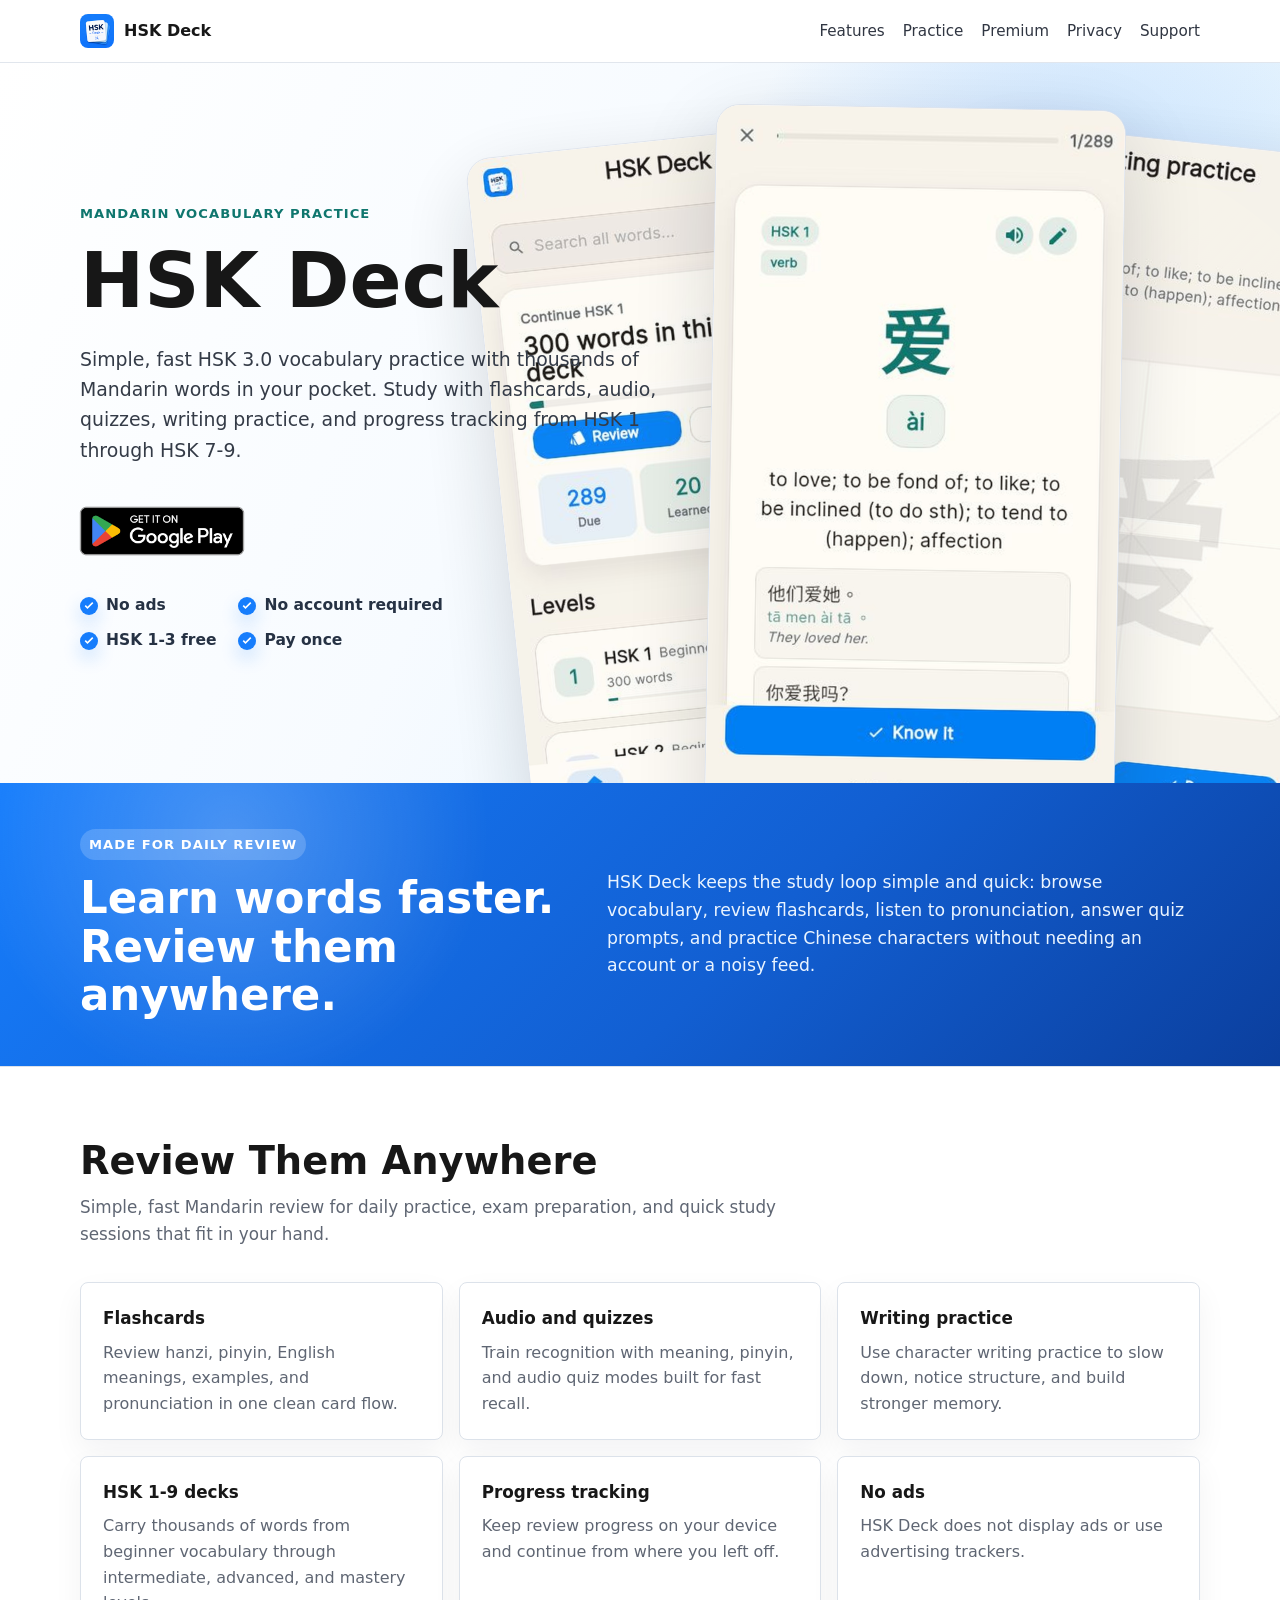
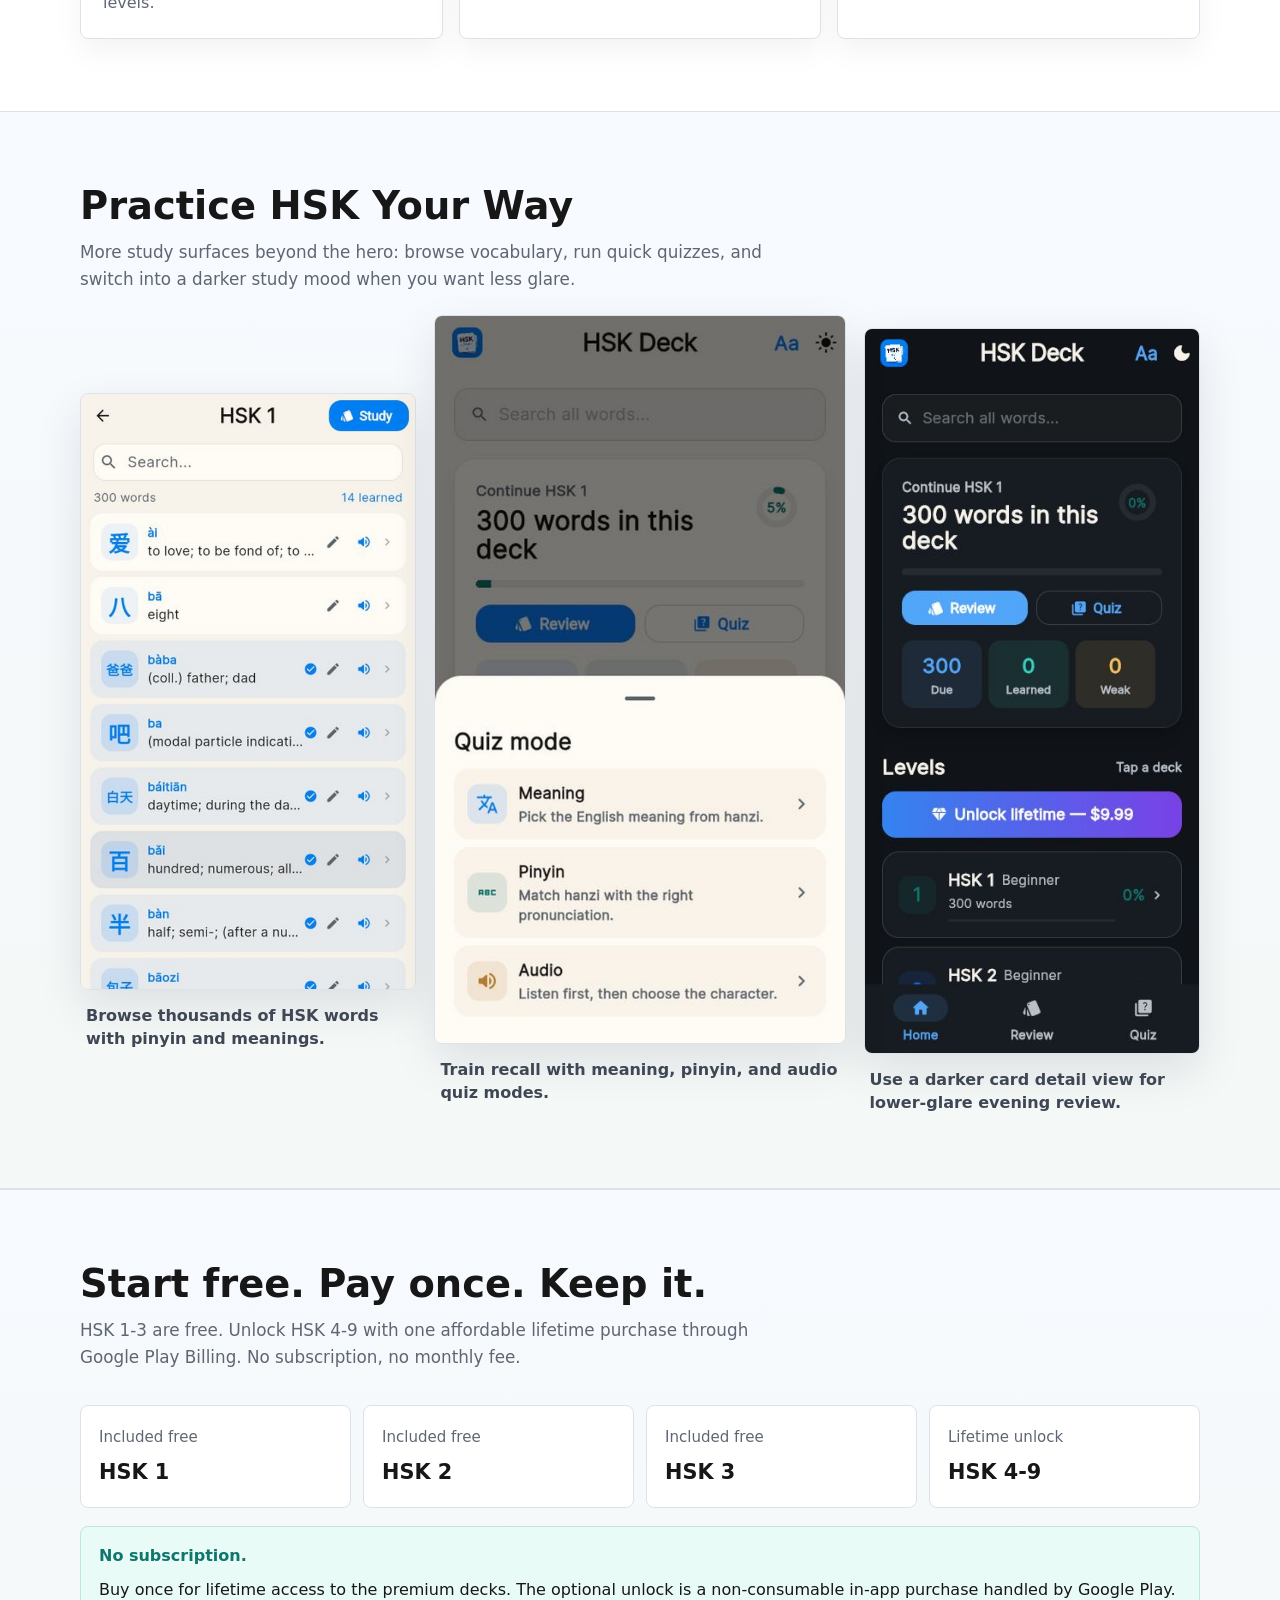
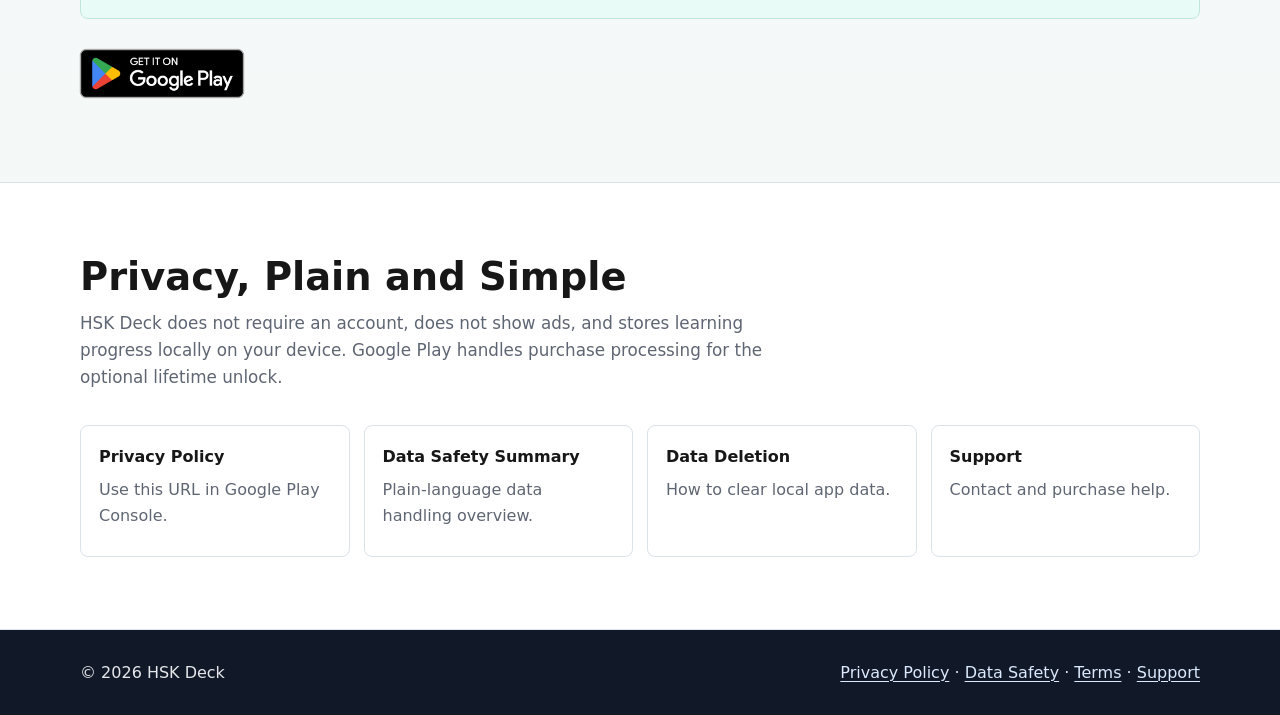
==== index.html @ 79b5a7cc "fix: improve hero text readability on mobile with text-shadow and narrower width" ====
<!doctype html>
<html lang="en">
  <head>
    <meta charset="utf-8">
    <meta name="viewport" content="width=device-width, initial-scale=1">
    <title>HSK Deck - Mandarin Vocabulary Practice</title>
    <meta name="description" content="HSK Deck is a simple, fast Mandarin vocabulary app with thousands of HSK words in your pocket, free HSK 1-3, and a low-cost one-time lifetime unlock.">
    <link rel="icon" href="assets/icon.png">
    <link rel="stylesheet" href="styles.css?v=2">
  </head>
  <body>
    <header class="site-header">
      <nav class="nav" aria-label="Primary navigation">
        <a class="brand" href="index.html">
          <img src="assets/icon.png" alt="HSK Deck app icon">
          <span>HSK Deck</span>
        </a>
        <div class="nav-links">
          <a href="#features">Features</a>
          <a href="#screens">Practice</a>
          <a href="#premium">Premium</a>
          <a href="privacy-policy.html">Privacy</a>
          <a href="support.html">Support</a>
        </div>
      </nav>
    </header>

    <main>
      <section class="hero">
        <div class="hero-stage" aria-hidden="true">
          <figure class="hero-screen hero-screen-left">
            <img src="assets/screen-home.jpg" alt="">
          </figure>
          <figure class="hero-screen hero-screen-main">
            <img src="assets/screen-flashcards.jpg" alt="">
          </figure>
          <figure class="hero-screen hero-screen-right">
            <img src="assets/screen-writing.jpg" alt="">
          </figure>
        </div>
        <div class="hero-inner">
          <p class="eyebrow">Mandarin vocabulary practice</p>
          <h1>HSK Deck</h1>
          <p class="hero-copy">Simple, fast HSK 3.0 vocabulary practice with thousands of Mandarin words in your pocket. Study with flashcards, audio, quizzes, writing practice, and progress tracking from HSK 1 through HSK 7-9.</p>
          <div class="actions">
            <a href="https://play.google.com/store/apps/details?id=com.champ.hsk_deck">
              <img class="google-play-badge" src="assets/google-play-badge.png" alt="Get it on Google Play" width="200">
            </a>
          </div>
          <ul class="trust-list" aria-label="HSK Deck highlights">
            <li>No ads</li>
            <li>No account required</li>
            <li>HSK 1-3 free</li>
            <li>Pay once</li>
          </ul>
        </div>
      </section>

      <section class="section intro-band">
        <div class="wrap intro-grid">
          <div>
            <p class="eyebrow">Made for daily review</p>
            <h2>Learn words faster. Review them anywhere.</h2>
          </div>
          <p>HSK Deck keeps the study loop simple and quick: browse vocabulary, review flashcards, listen to pronunciation, answer quiz prompts, and practice Chinese characters without needing an account or a noisy feed.</p>
        </div>
      </section>

      <section class="section" id="features">
        <div class="wrap">
          <div class="section-title">
            <h2>Review Them Anywhere</h2>
            <p>Simple, fast Mandarin review for daily practice, exam preparation, and quick study sessions that fit in your hand.</p>
          </div>
          <div class="feature-grid">
            <article class="feature">
              <strong>Flashcards</strong>
              <p>Review hanzi, pinyin, English meanings, examples, and pronunciation in one clean card flow.</p>
            </article>
            <article class="feature">
              <strong>Audio and quizzes</strong>
              <p>Train recognition with meaning, pinyin, and audio quiz modes built for fast recall.</p>
            </article>
            <article class="feature">
              <strong>Writing practice</strong>
              <p>Use character writing practice to slow down, notice structure, and build stronger memory.</p>
            </article>
            <article class="feature">
              <strong>HSK 1-9 decks</strong>
              <p>Carry thousands of words from beginner vocabulary through intermediate, advanced, and mastery levels.</p>
            </article>
            <article class="feature">
              <strong>Progress tracking</strong>
              <p>Keep review progress on your device and continue from where you left off.</p>
            </article>
            <article class="feature">
              <strong>No ads</strong>
              <p>HSK Deck does not display ads or use advertising trackers.</p>
            </article>
          </div>
        </div>
      </section>

      <section class="section alt" id="screens">
        <div class="wrap">
          <div class="section-title">
            <h2>Practice HSK Your Way</h2>
            <p>More study surfaces beyond the hero: browse vocabulary, run quick quizzes, and switch into a darker study mood when you want less glare.</p>
          </div>
          <div class="screen-grid">
            <figure class="screen-card">
              <img src="assets/screen-word-list.jpg" alt="HSK Deck word list showing Chinese vocabulary with pinyin and English meanings">
              <figcaption>Browse thousands of HSK words with pinyin and meanings.</figcaption>
            </figure>
            <figure class="screen-card featured">
              <img src="assets/screen-quiz.jpg" alt="HSK Deck quiz modes screen for meaning, pinyin, and audio practice">
              <figcaption>Train recall with meaning, pinyin, and audio quiz modes.</figcaption>
            </figure>
            <figure class="screen-card dark-card">
              <img src="assets/screen-card-detail-dark-real.png" alt="Real dark mode HSK Deck flashcard detail screen with hanzi, pinyin, meaning, and example text">
              <figcaption>Use a darker card detail view for lower-glare evening review.</figcaption>
            </figure>
          </div>
        </div>
      </section>

      <section class="section alt" id="premium">
        <div class="wrap">
          <div class="section-title">
            <h2>Start free. Pay once. Keep it.</h2>
            <p>HSK 1-3 are free. Unlock HSK 4-9 with one affordable lifetime purchase through Google Play Billing. No subscription, no monthly fee.</p>
          </div>
          <div class="level-strip" aria-label="HSK Deck access levels">
            <div class="level"><span>Included free</span><b>HSK 1</b></div>
            <div class="level"><span>Included free</span><b>HSK 2</b></div>
            <div class="level"><span>Included free</span><b>HSK 3</b></div>
            <div class="level"><span>Lifetime unlock</span><b>HSK 4-9</b></div>
          </div>
          <div class="premium-note">
            <strong>No subscription.</strong>
            <span>Buy once for lifetime access to the premium decks. The optional unlock is a non-consumable in-app purchase handled by Google Play.</span>
          </div>
          <div class="actions premium-actions">
            <a href="https://play.google.com/store/apps/details?id=com.champ.hsk_deck">
              <img class="google-play-badge" src="assets/google-play-badge.png" alt="Get it on Google Play" width="200">
            </a>
          </div>
        </div>
      </section>

      <section class="section">
        <div class="wrap">
          <div class="section-title">
            <h2>Privacy, Plain and Simple</h2>
            <p>HSK Deck does not require an account, does not show ads, and stores learning progress locally on your device. Google Play handles purchase processing for the optional lifetime unlock.</p>
          </div>
          <div class="policy-grid">
            <a class="policy-link" href="privacy-policy.html">
              <strong>Privacy Policy</strong>
              <span>Use this URL in Google Play Console.</span>
            </a>
            <a class="policy-link" href="data-safety.html">
              <strong>Data Safety Summary</strong>
              <span>Plain-language data handling overview.</span>
            </a>
            <a class="policy-link" href="data-deletion.html">
              <strong>Data Deletion</strong>
              <span>How to clear local app data.</span>
            </a>
            <a class="policy-link" href="support.html">
              <strong>Support</strong>
              <span>Contact and purchase help.</span>
            </a>
          </div>
        </div>
      </section>
    </main>

    <footer class="site-footer">
      <div class="footer-inner">
        <span>© 2026 HSK Deck</span>
        <span>
          <a href="privacy-policy.html">Privacy Policy</a> ·
          <a href="data-safety.html">Data Safety</a> ·
          <a href="terms.html">Terms</a> ·
          <a href="support.html">Support</a>
        </span>
      </div>
    </footer>
  </body>
</html>
---- styles.css ----
:root {
  color-scheme: light;
  --ink: #171717;
  --muted: #5f6673;
  --line: #dce2ea;
  --paper: #ffffff;
  --soft: #f6f8fb;
  --blue: #167dfc;
  --navy: #122b59;
  --mint: #e9fbf6;
  --sky: #eaf4ff;
  --teal: #0f766e;
  --amber: #b7791f;
  --rose: #b91c1c;
  --radius: 8px;
  font-family: Inter, ui-sans-serif, system-ui, -apple-system, BlinkMacSystemFont, "Segoe UI", sans-serif;
}

* {
  box-sizing: border-box;
}

html {
  scroll-behavior: smooth;
}

body {
  margin: 0;
  background: var(--paper);
  color: var(--ink);
  line-height: 1.6;
}

a {
  color: var(--blue);
  text-decoration-thickness: 0.08em;
  text-underline-offset: 0.18em;
}

img {
  max-width: 100%;
}

.site-header {
  position: sticky;
  top: 0;
  z-index: 10;
  border-bottom: 1px solid rgba(220, 226, 234, 0.84);
  background: rgba(255, 255, 255, 0.92);
  backdrop-filter: blur(18px);
}

.nav {
  display: flex;
  align-items: center;
  justify-content: space-between;
  width: min(1120px, calc(100% - 32px));
  margin: 0 auto;
  padding: 14px 0;
  gap: 20px;
}

.brand {
  display: inline-flex;
  align-items: center;
  gap: 10px;
  color: var(--ink);
  font-weight: 800;
  text-decoration: none;
}

.brand img {
  width: 34px;
  height: 34px;
  border-radius: 8px;
}

.nav-links {
  display: flex;
  align-items: center;
  gap: 18px;
  font-size: 0.95rem;
}

.nav-links a {
  color: #303642;
  text-decoration: none;
}

.nav-links a:hover {
  color: var(--blue);
}

.hero {
  min-height: 720px;
  display: grid;
  align-items: center;
  position: relative;
  overflow: hidden;
  background:
    radial-gradient(circle at 82% 26%, rgba(22, 125, 252, 0.2), transparent 28%),
    radial-gradient(circle at 74% 78%, rgba(15, 118, 110, 0.18), transparent 24%),
    linear-gradient(116deg, #ffffff 0%, #f7fbff 42%, #dceffd 100%);
}

.hero-inner {
  position: relative;
  z-index: 2;
  width: min(1120px, calc(100% - 32px));
  margin: 0 auto;
  padding: 96px 0 86px;
}

.hero-stage {
  position: absolute;
  inset: 0;
  z-index: 1;
  pointer-events: none;
}

.hero-stage::before {
  content: "";
  position: absolute;
  right: -10%;
  bottom: -20%;
  width: min(820px, 62vw);
  aspect-ratio: 1;
  border-radius: 50%;
  background: linear-gradient(135deg, rgba(255, 255, 255, 0.88), rgba(191, 230, 219, 0.55));
  border: 1px solid rgba(255, 255, 255, 0.7);
}

.hero-screen {
  position: absolute;
  margin: 0;
  display: block;
  z-index: 2;
  border: 1px solid rgba(220, 226, 234, 0.9);
  border-radius: 24px;
  background: #fff;
  overflow: hidden;
  box-shadow: 0 28px 80px rgba(17, 24, 39, 0.16);
}

.hero-screen img {
  display: block;
  width: 100%;
}

.hero-screen-main {
  right: 12.5%;
  bottom: -7%;
  top: auto;
  width: min(440px, 32vw);
  transform: rotate(1deg);
  z-index: 4;
}

.hero-screen-left {
  right: 31%;
  bottom: -5%;
  width: min(410px, 30vw);
  transform: rotate(-6deg);
  opacity: 0.96;
}

.hero-screen-right {
  right: -3.8%;
  bottom: -5%;
  width: min(410px, 30vw);
  transform: rotate(6deg);
  opacity: 0.96;
}

.eyebrow {
  margin: 0 0 14px;
  color: var(--teal);
  font-size: 0.82rem;
  font-weight: 800;
  letter-spacing: 0.08em;
  text-transform: uppercase;
}

h1,
h2,
h3 {
  line-height: 1.12;
  letter-spacing: 0;
}

h1 {
  max-width: 680px;
  margin: 0;
  font-size: clamp(2.6rem, 6vw, 5.7rem);
}

.hero-copy {
  max-width: 590px;
  margin: 20px 0 0;
  color: #343b47;
  font-size: 1.18rem;
}

.actions {
  display: flex;
  align-items: center;
  flex-wrap: wrap;
  gap: 12px;
  margin-top: 30px;
}

.button {
  display: inline-flex;
  min-height: 44px;
  align-items: center;
  justify-content: center;
  border-radius: var(--radius);
  border: 1px solid var(--line);
  padding: 10px 16px;
  color: var(--ink);
  background: var(--paper);
  font-weight: 750;
  text-decoration: none;
}

.button.primary {
  border-color: var(--blue);
  background: var(--blue);
  color: #fff;
}

.google-play-badge {
  display: block;
  height: auto;
  margin-left: -12px;
}

.trust-list {
  display: grid;
  grid-template-columns: repeat(2, max-content);
  gap: 10px 22px;
  margin: 26px 0 0;
  padding: 0;
  list-style: none;
}

.trust-list li {
  display: inline-flex;
  align-items: center;
  gap: 8px;
  color: #263244;
  font-size: 0.97rem;
  font-weight: 760;
}

.trust-list li::before {
  content: "";
  width: 18px;
  height: 18px;
  flex: 0 0 auto;
  border-radius: 50%;
  background: var(--blue);
  box-shadow: 0 8px 18px rgba(22, 125, 252, 0.24);
  background-image: url("data:image/svg+xml,%3Csvg viewBox='0 0 20 20' xmlns='http://www.w3.org/2000/svg'%3E%3Cpath d='M8.1 13.8 4.6 10.3l1.4-1.4 2.1 2.1 5.9-5.9 1.4 1.4z' fill='white'/%3E%3C/svg%3E");
  background-size: 16px 16px;
  background-position: center;
  background-repeat: no-repeat;
}

.section {
  padding: 72px 0;
}

.section.alt {
  background: linear-gradient(180deg, #f7faff 0%, #f4f8f6 100%);
  border-top: 1px solid var(--line);
  border-bottom: 1px solid var(--line);
}

.intro-band {
  padding: 46px 0;
  border-bottom: 1px solid var(--line);
  background:
    radial-gradient(circle at 18% 18%, rgba(255, 255, 255, 0.22), transparent 24%),
    linear-gradient(135deg, #167dfc 0%, #125fd2 58%, #0b3f9e 100%);
  color: #fff;
}

.intro-band .eyebrow {
  display: inline-block;
  border-radius: 999px;
  background: rgba(255, 255, 255, 0.18);
  padding: 5px 9px;
  color: #ffffff;
}

.intro-grid {
  display: grid;
  grid-template-columns: minmax(0, 0.9fr) minmax(0, 1.1fr);
  gap: 42px;
  align-items: center;
}

.intro-grid h2 {
  margin: 0;
  font-size: clamp(2rem, 3.4vw, 3.4rem);
}

.intro-grid p:not(.eyebrow) {
  margin: 0;
  color: #eaf4ff;
  font-size: 1.08rem;
}

.wrap {
  width: min(1120px, calc(100% - 32px));
  margin: 0 auto;
}

.section-title {
  max-width: 720px;
  margin-bottom: 34px;
}

.section-title h2 {
  margin: 0 0 12px;
  font-size: clamp(2rem, 3vw, 3.2rem);
}

.section-title p {
  margin: 0;
  color: var(--muted);
  font-size: 1.05rem;
}

.feature-grid {
  display: grid;
  grid-template-columns: repeat(3, minmax(0, 1fr));
  gap: 16px;
}

.feature {
  border: 1px solid var(--line);
  border-radius: var(--radius);
  padding: 22px;
  background: var(--paper);
  box-shadow: 0 12px 30px rgba(17, 24, 39, 0.05);
}

.feature strong {
  display: block;
  margin-bottom: 8px;
  font-size: 1.05rem;
}

.feature p {
  margin: 0;
  color: var(--muted);
}

.level-strip {
  display: grid;
  grid-template-columns: repeat(4, minmax(0, 1fr));
  gap: 12px;
}

.level {
  border: 1px solid var(--line);
  border-radius: var(--radius);
  padding: 18px;
  background: #fff;
}

.level span {
  color: var(--muted);
  font-size: 0.94rem;
}

.level b {
  display: block;
  margin-top: 6px;
  font-size: 1.3rem;
}

.screen-grid {
  display: grid;
  grid-template-columns: minmax(0, 0.9fr) minmax(0, 1.1fr) minmax(0, 0.9fr);
  gap: 18px;
  align-items: center;
}

.screen-card {
  margin: 0;
  border: 0;
  border-radius: 0;
  background: transparent;
  overflow: visible;
  box-shadow: none;
}

.screen-card.featured {
  transform: translateY(-12px);
}

.screen-card.dark-card {
  background: transparent;
  box-shadow: none;
}

.screen-card img {
  display: block;
  width: 100%;
  border: 1px solid var(--line);
  border-radius: var(--radius);
  box-shadow: 0 18px 46px rgba(17, 24, 39, 0.1);
}

.screen-card figcaption {
  padding: 14px 6px 0;
  color: #3f4754;
  font-weight: 650;
  line-height: 1.45;
}

.screen-card.dark-card figcaption {
  color: #3f4754;
}

.premium-note {
  display: flex;
  align-items: center;
  flex-wrap: wrap;
  gap: 8px;
  margin-top: 18px;
  border: 1px solid #bfe6db;
  border-radius: var(--radius);
  background: var(--mint);
  padding: 16px 18px;
}

.premium-note strong {
  color: var(--teal);
}

.premium-actions {
  margin-top: 18px;
}

.policy-grid {
  display: grid;
  grid-template-columns: repeat(4, minmax(0, 1fr));
  gap: 14px;
}

.policy-link {
  min-height: 132px;
  border: 1px solid var(--line);
  border-radius: var(--radius);
  background: #fff;
  padding: 18px;
  color: var(--ink);
  text-decoration: none;
  transition: border-color 160ms ease, transform 160ms ease, box-shadow 160ms ease;
}

.policy-link:hover {
  border-color: rgba(22, 125, 252, 0.55);
  box-shadow: 0 12px 30px rgba(17, 24, 39, 0.08);
  transform: translateY(-2px);
}

.policy-link strong,
.policy-link span {
  display: block;
}

.policy-link span {
  margin-top: 8px;
  color: var(--muted);
}

.notice {
  border-left: 4px solid var(--amber);
  background: #fffaf0;
  padding: 18px 20px;
  border-radius: var(--radius);
}

.legal-layout {
  display: grid;
  grid-template-columns: minmax(0, 1fr) 280px;
  gap: 42px;
  align-items: start;
}

.legal {
  max-width: 840px;
}

.legal h1 {
  font-size: clamp(2.2rem, 4vw, 4.2rem);
}

.legal h2 {
  margin-top: 36px;
  font-size: 1.55rem;
}

.legal p,
.legal li {
  color: #363d48;
}

.legal ul,
.legal ol {
  padding-left: 1.25rem;
}

.legal li + li {
  margin-top: 8px;
}

.legal-meta {
  color: var(--muted);
  font-weight: 650;
}

.side-note {
  position: sticky;
  top: 90px;
  border: 1px solid var(--line);
  border-radius: var(--radius);
  padding: 18px;
  background: var(--soft);
}

.side-note p {
  margin: 0 0 12px;
  color: var(--muted);
}

.site-footer {
  border-top: 1px solid var(--line);
  background: #111827;
  color: #e5e7eb;
  padding: 30px 0;
}

.footer-inner {
  display: flex;
  justify-content: space-between;
  gap: 20px;
  width: min(1120px, calc(100% - 32px));
  margin: 0 auto;
}

.footer-inner a {
  color: #dbeafe;
}

@media (max-width: 780px) {
  .nav {
    align-items: flex-start;
    flex-direction: column;
  }

  .nav-links {
    flex-wrap: wrap;
    gap: 12px;
  }

  .trust-list {
    grid-template-columns: 1fr;
    gap: 10px;
  }

  .hero {
    min-height: 820px;
    background:
      radial-gradient(circle at 76% 72%, rgba(22, 125, 252, 0.18), transparent 32%),
      linear-gradient(180deg, #ffffff 0%, #f6fbff 58%, #e4f3fb 100%);
  }

  .hero-inner {
    padding-top: 58px;
    padding-bottom: 360px;
  }

  .hero h1,
  .hero .hero-copy {
    text-shadow: 0 0 24px rgba(255,255,255,0.92), 0 0 48px rgba(255,255,255,0.7);
  }

  .hero .hero-copy {
    max-width: 420px;
  }

  .hero-stage::before {
    right: -34%;
    bottom: -12%;
    width: 520px;
  }

  .hero-screen {
    border-radius: 18px;
  }

  .hero-screen-main {
    right: 23%;
    bottom: 4px;
    top: auto;
    width: 206px;
    transform: rotate(1deg);
  }

  .hero-screen-left {
    right: 57%;
    bottom: 20px;
    width: 160px;
    transform: rotate(-7deg);
  }

  .hero-screen-right {
    right: -1%;
    bottom: 20px;
    width: 160px;
    transform: rotate(7deg);
  }

  .feature-grid,
  .level-strip,
  .intro-grid,
  .policy-grid,
  .screen-grid,
  .legal-layout {
    grid-template-columns: 1fr;
  }

  .screen-card.featured {
    transform: none;
  }

  .side-note {
    position: static;
  }

  .footer-inner {
    flex-direction: column;
  }
}
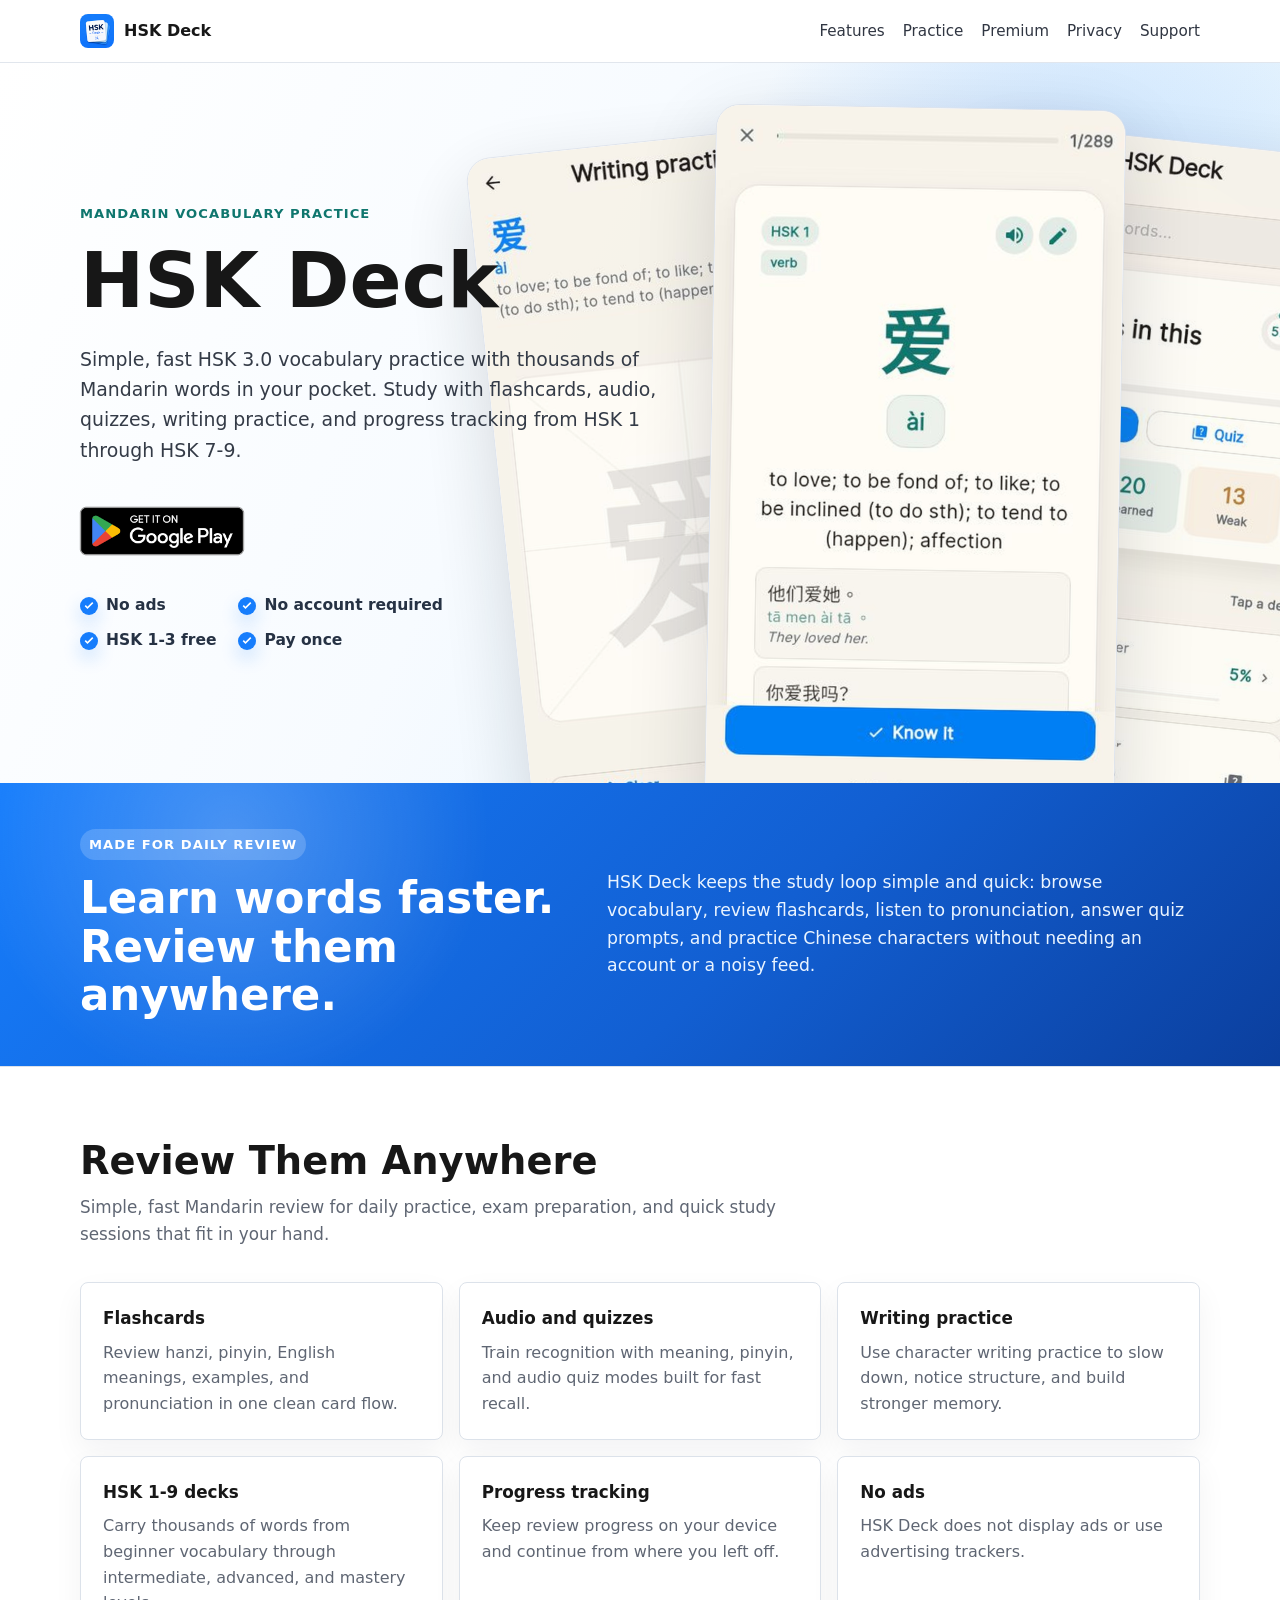
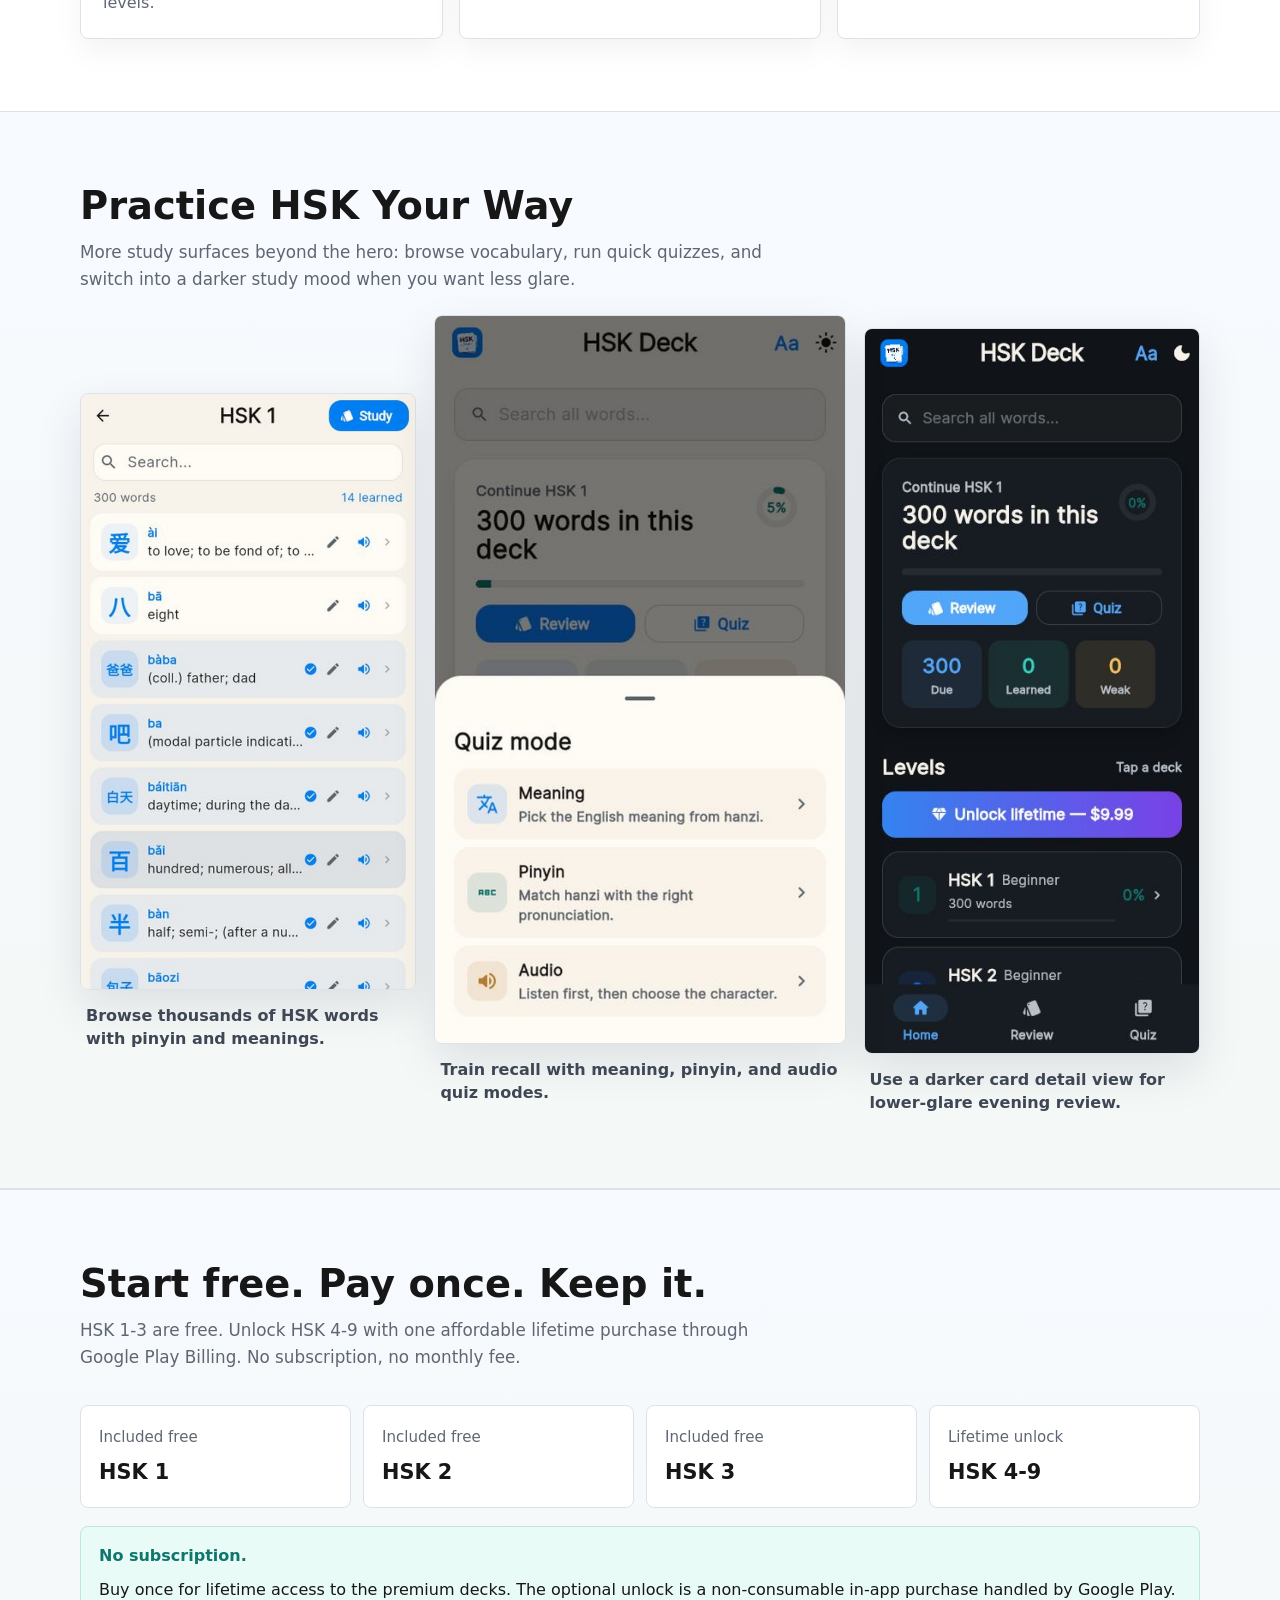
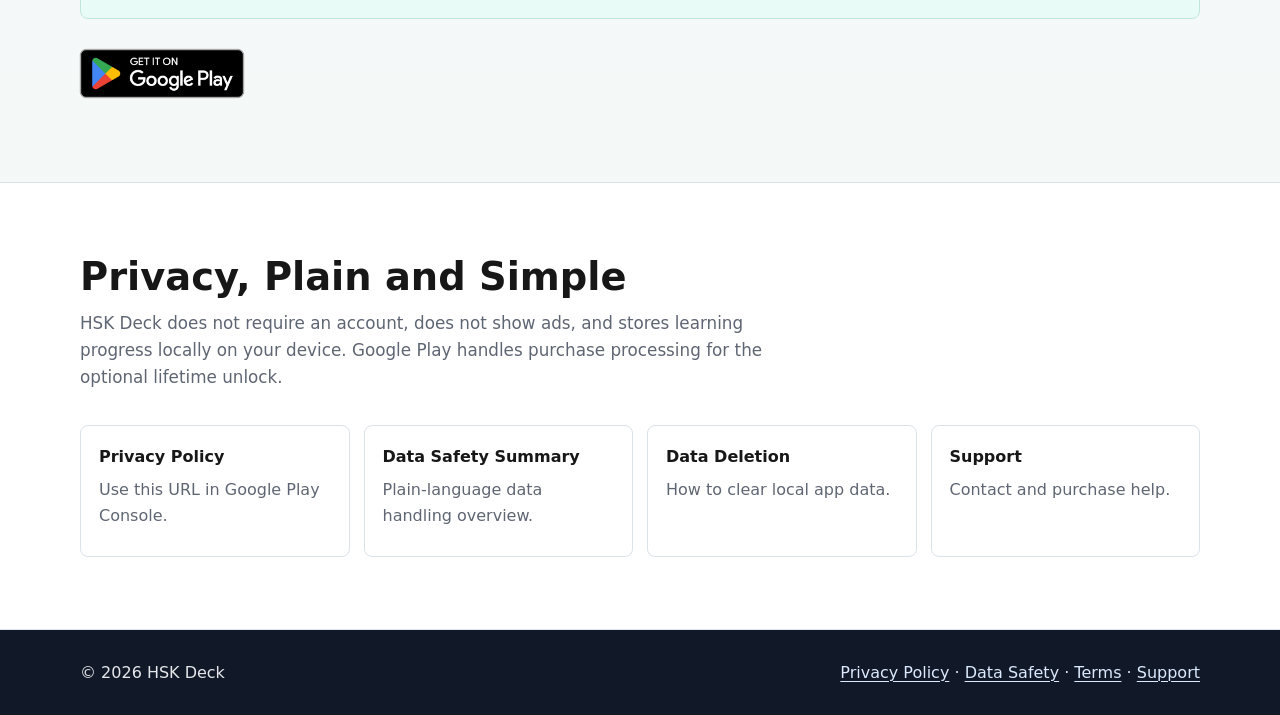
==== commit c44dfed6: "fix: swap hero cards 1 & 3, add margin-top to eyebrow on tablet" ====
--- a/index.html
+++ b/index.html
@@ -6,7 +6,7 @@
     <title>HSK Deck - Mandarin Vocabulary Practice</title>
     <meta name="description" content="HSK Deck is a simple, fast Mandarin vocabulary app with thousands of HSK words in your pocket, free HSK 1-3, and a low-cost one-time lifetime unlock.">
     <link rel="icon" href="assets/icon.png">
-    <link rel="stylesheet" href="styles.css?v=2">
+    <link rel="stylesheet" href="styles.css?v=5">
   </head>
   <body>
     <header class="site-header">
@@ -29,13 +29,13 @@
       <section class="hero">
         <div class="hero-stage" aria-hidden="true">
           <figure class="hero-screen hero-screen-left">
-            <img src="assets/screen-home.jpg" alt="">
+            <img src="assets/screen-writing.jpg" alt="">
           </figure>
           <figure class="hero-screen hero-screen-main">
             <img src="assets/screen-flashcards.jpg" alt="">
           </figure>
           <figure class="hero-screen hero-screen-right">
-            <img src="assets/screen-writing.jpg" alt="">
+            <img src="assets/screen-home.jpg" alt="">
           </figure>
         </div>
         <div class="hero-inner">
--- a/styles.css
+++ b/styles.css
@@ -574,59 +574,6 @@
     gap: 10px;
   }
 
-  .hero {
-    min-height: 820px;
-    background:
-      radial-gradient(circle at 76% 72%, rgba(22, 125, 252, 0.18), transparent 32%),
-      linear-gradient(180deg, #ffffff 0%, #f6fbff 58%, #e4f3fb 100%);
-  }
-
-  .hero-inner {
-    padding-top: 58px;
-    padding-bottom: 360px;
-  }
-
-  .hero h1,
-  .hero .hero-copy {
-    text-shadow: 0 0 24px rgba(255,255,255,0.92), 0 0 48px rgba(255,255,255,0.7);
-  }
-
-  .hero .hero-copy {
-    max-width: 420px;
-  }
-
-  .hero-stage::before {
-    right: -34%;
-    bottom: -12%;
-    width: 520px;
-  }
-
-  .hero-screen {
-    border-radius: 18px;
-  }
-
-  .hero-screen-main {
-    right: 23%;
-    bottom: 4px;
-    top: auto;
-    width: 206px;
-    transform: rotate(1deg);
-  }
-
-  .hero-screen-left {
-    right: 57%;
-    bottom: 20px;
-    width: 160px;
-    transform: rotate(-7deg);
-  }
-
-  .hero-screen-right {
-    right: -1%;
-    bottom: 20px;
-    width: 160px;
-    transform: rotate(7deg);
-  }
-
   .feature-grid,
   .level-strip,
   .intro-grid,
@@ -648,3 +595,92 @@
     flex-direction: column;
   }
 }
+
+/* ── Tablet: text on top, screenshots below (3-up) ── */
+@media (max-width: 1199px) {
+  .hero {
+    min-height: auto;
+    display: flex;
+    flex-direction: column;
+    overflow: visible;
+    padding: 4rem 0 2rem;
+  }
+
+  .hero-inner {
+    padding: 0;
+    width: min(720px, calc(100% - 32px));
+    text-align: center;
+  }
+
+  .hero-inner h1 {
+    max-width: 100%;
+  }
+
+  .hero-inner .hero-copy {
+    max-width: 560px;
+    margin-left: auto;
+    margin-right: auto;
+  }
+
+  .hero .eyebrow {
+    margin-top: 1rem;
+  }
+
+  .hero-inner .actions {
+    justify-content: center;
+  }
+
+  .hero-stage {
+    position: static;
+    display: flex;
+    justify-content: center;
+    gap: 16px;
+    margin-top: 2.5rem;
+    padding: 0 1rem;
+  }
+
+  .hero-stage::before {
+    display: none;
+  }
+
+  .hero-screen {
+    position: static;
+    width: 180px;
+    flex: 0 0 auto;
+    transform: none;
+    opacity: 1;
+    border-radius: 16px;
+  }
+
+  .hero-screen img {
+    width: 100%;
+  }
+}
+
+/* ── Mobile: single screenshot ── */
+@media (max-width: 767px) {
+  .hero {
+    padding: 3rem 0 1.5rem;
+  }
+
+  .hero-inner {
+    width: calc(100% - 32px);
+  }
+
+  .hero-inner .hero-copy {
+    max-width: 100%;
+  }
+
+  .hero-stage {
+    margin-top: 2rem;
+  }
+
+  .hero-screen {
+    width: 200px;
+  }
+
+  .hero-screen-left,
+  .hero-screen-right {
+    display: none;
+  }
+}
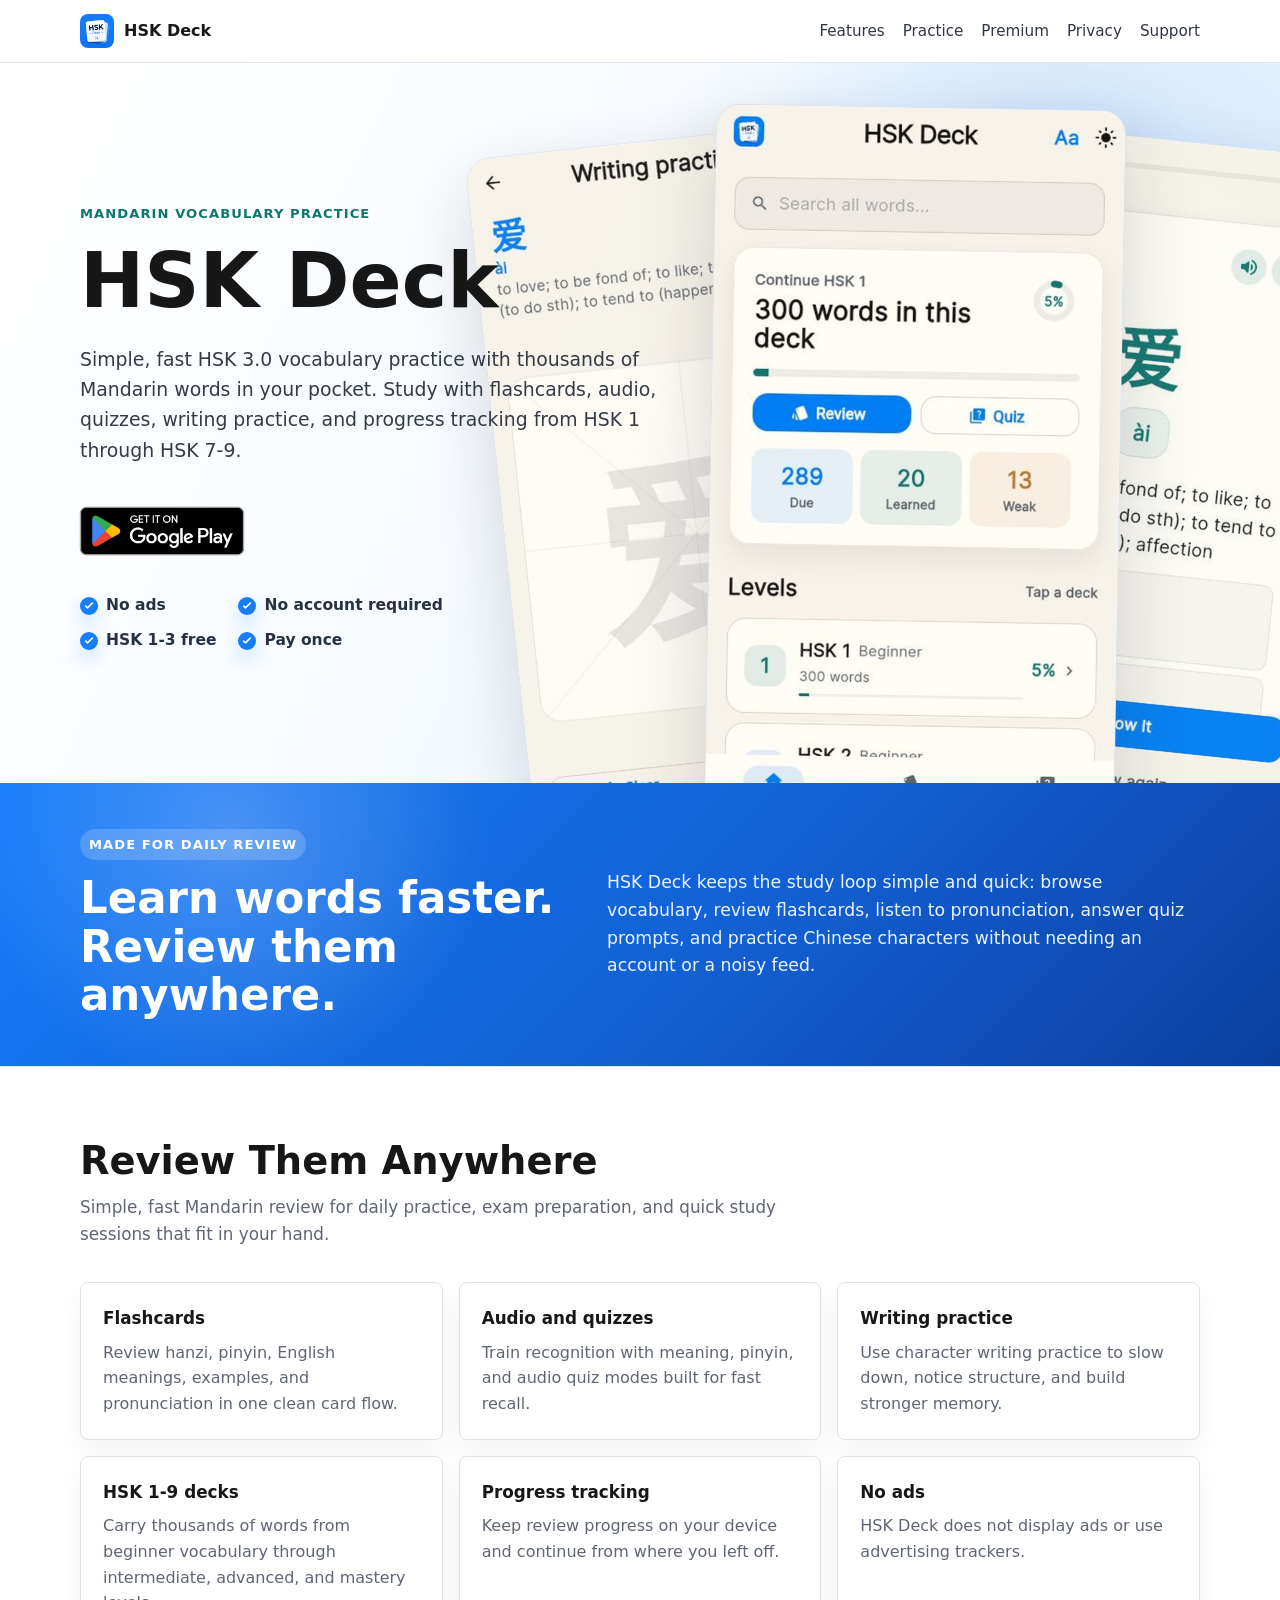
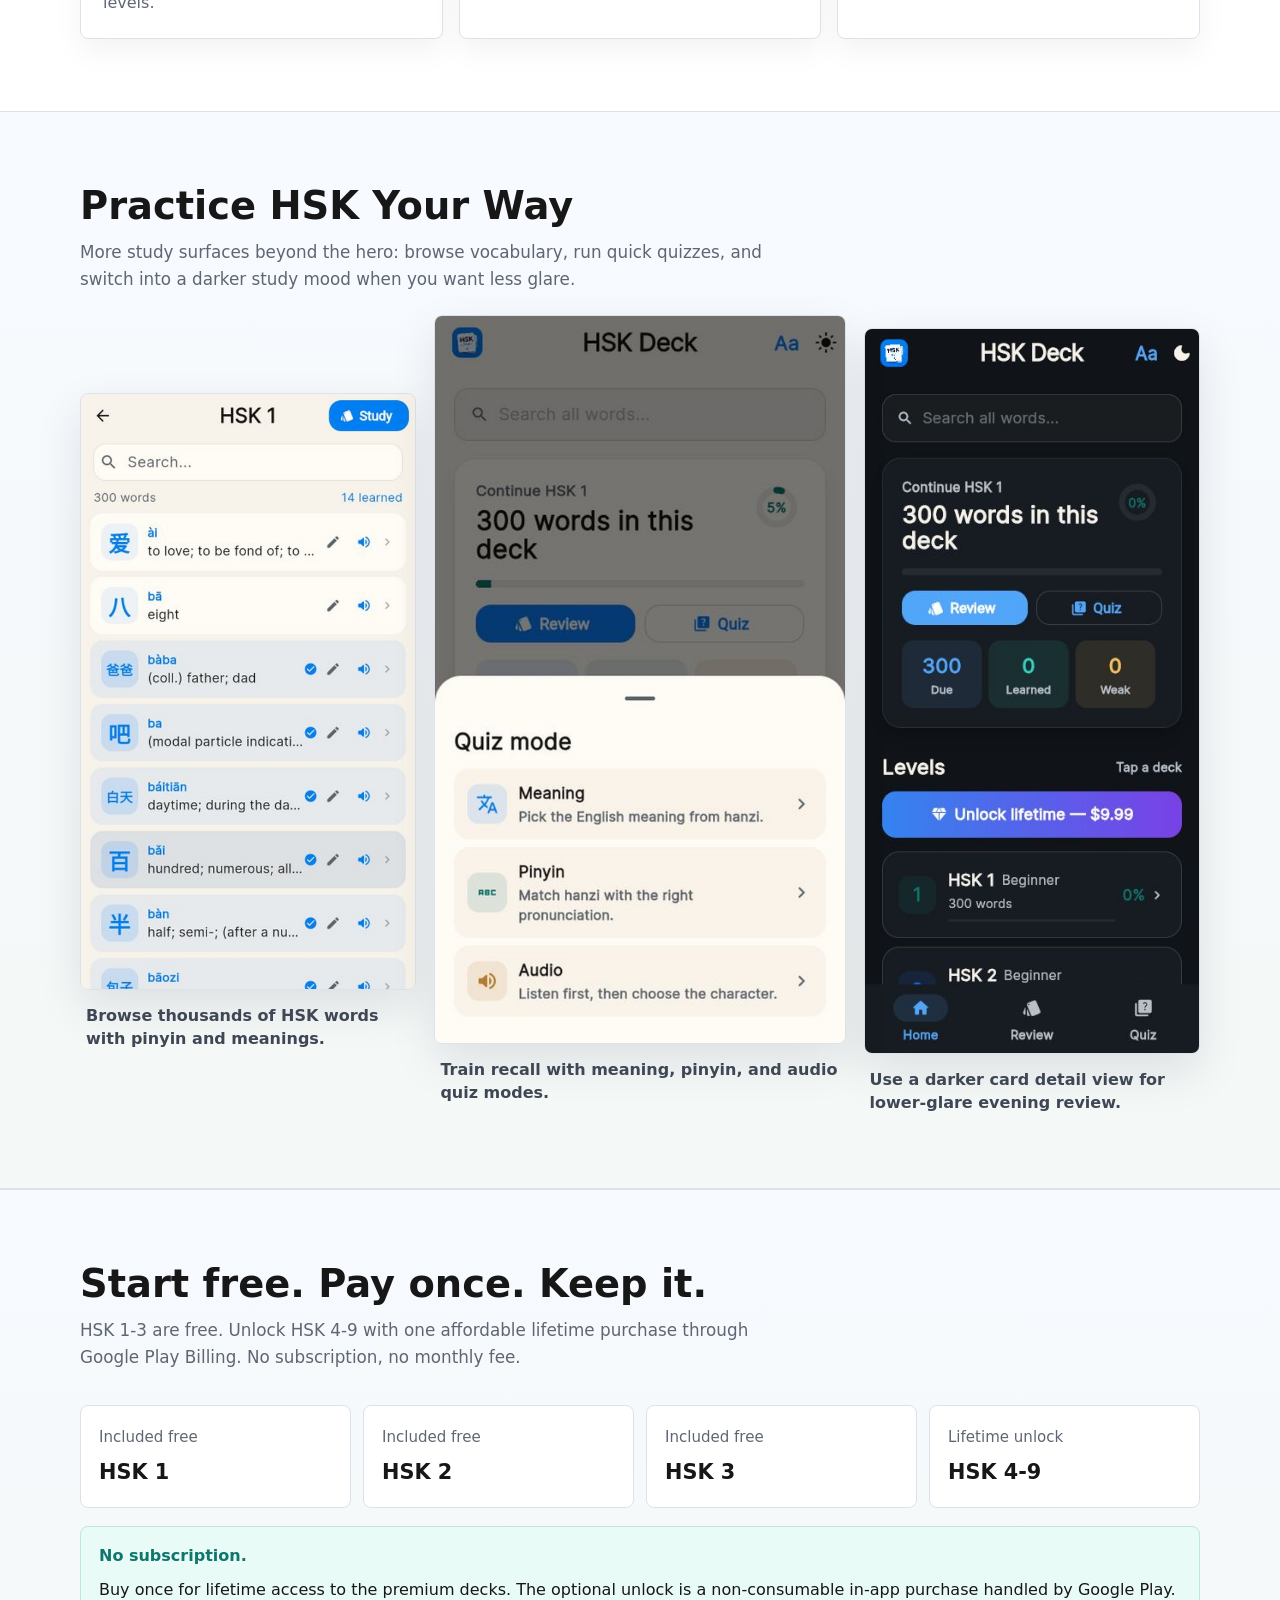
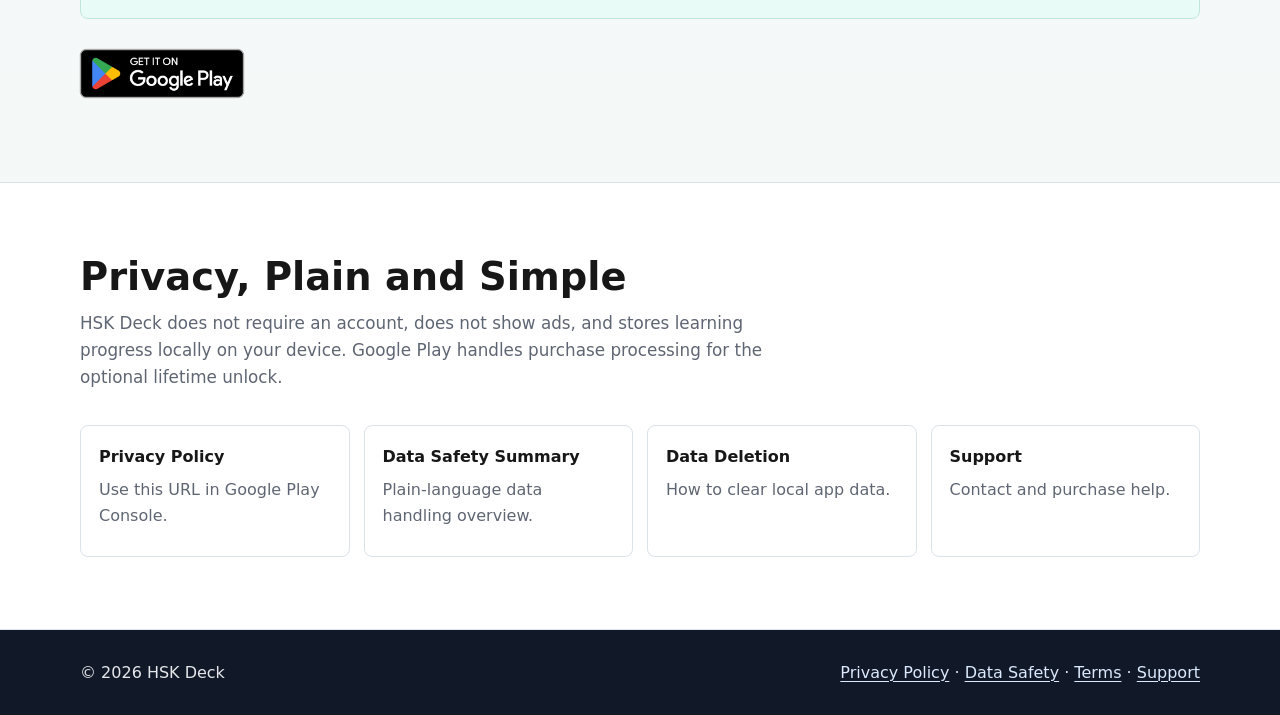
==== commit adddf94e: "fix: swap hero cards 2 & 3" ====
--- a/index.html
+++ b/index.html
@@ -32,10 +32,10 @@
             <img src="assets/screen-writing.jpg" alt="">
           </figure>
           <figure class="hero-screen hero-screen-main">
-            <img src="assets/screen-flashcards.jpg" alt="">
+            <img src="assets/screen-home.jpg" alt="">
           </figure>
           <figure class="hero-screen hero-screen-right">
-            <img src="assets/screen-home.jpg" alt="">
+            <img src="assets/screen-flashcards.jpg" alt="">
           </figure>
         </div>
         <div class="hero-inner">
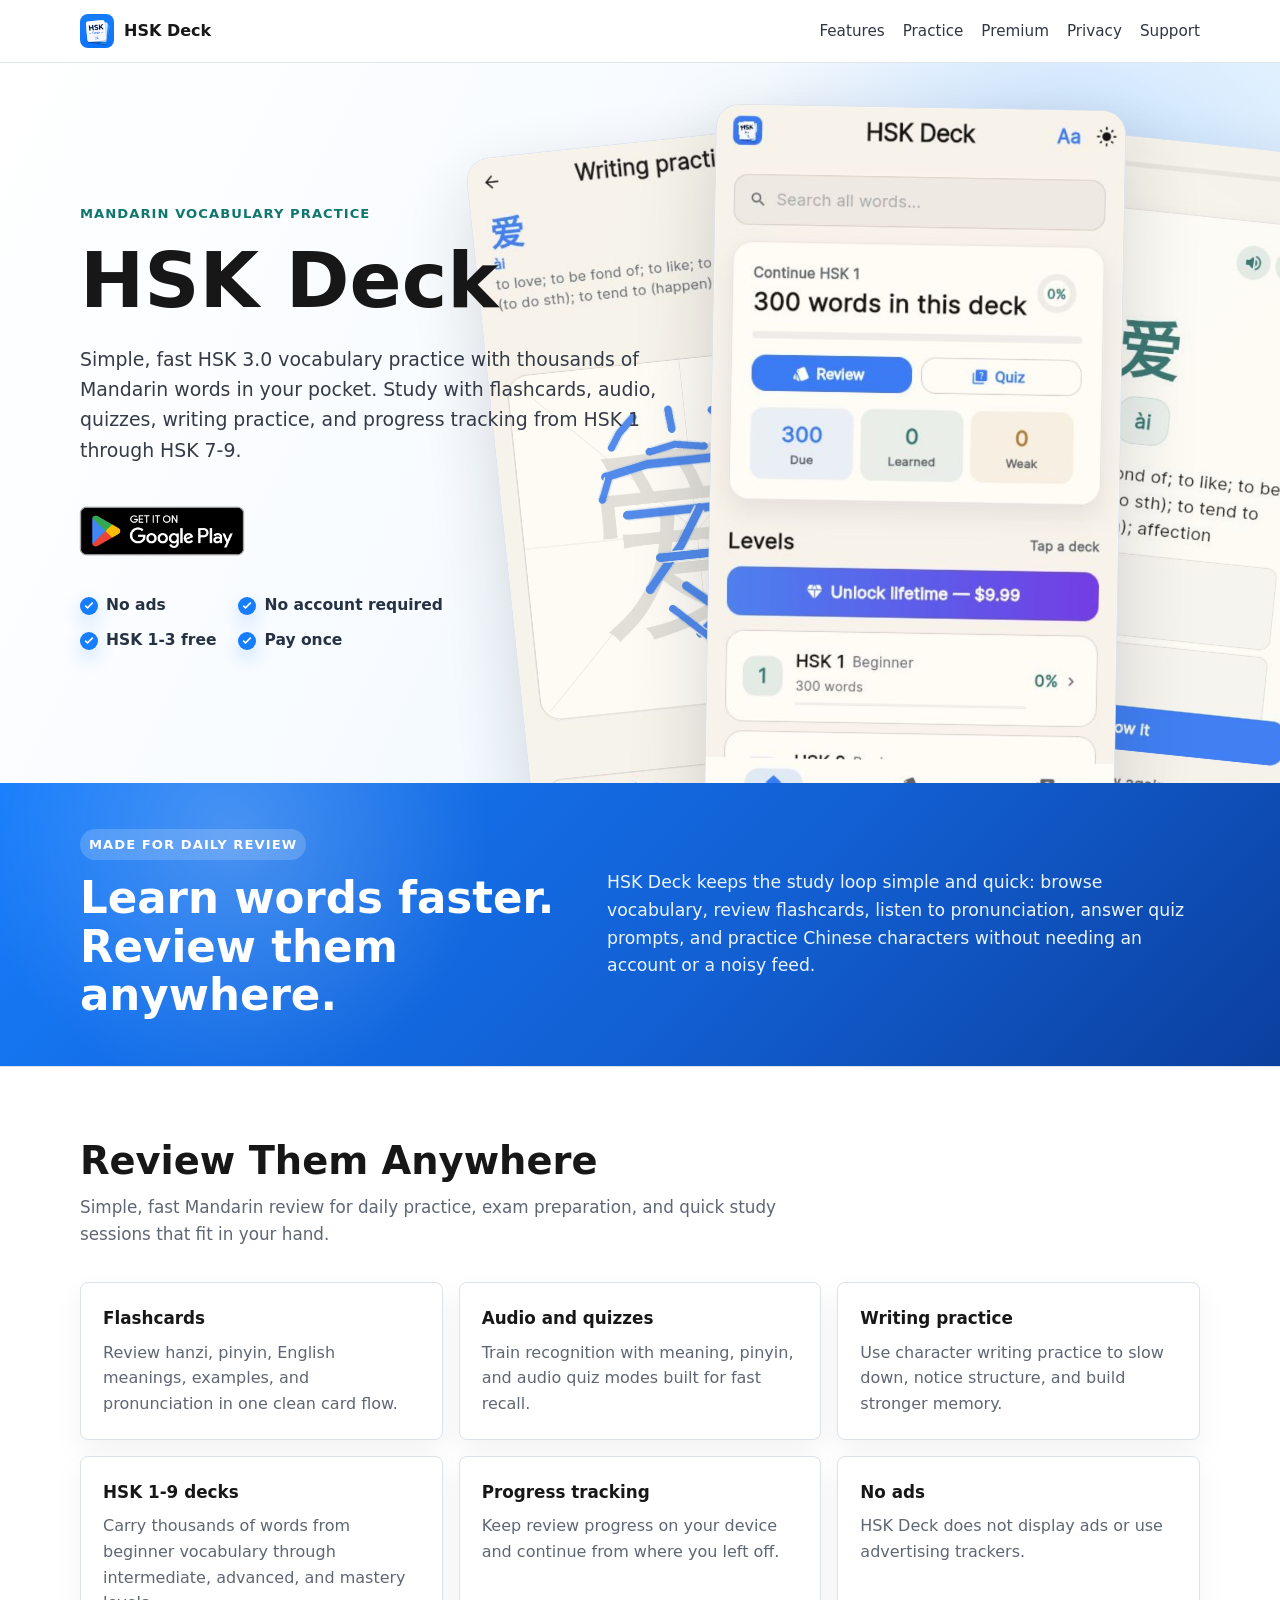
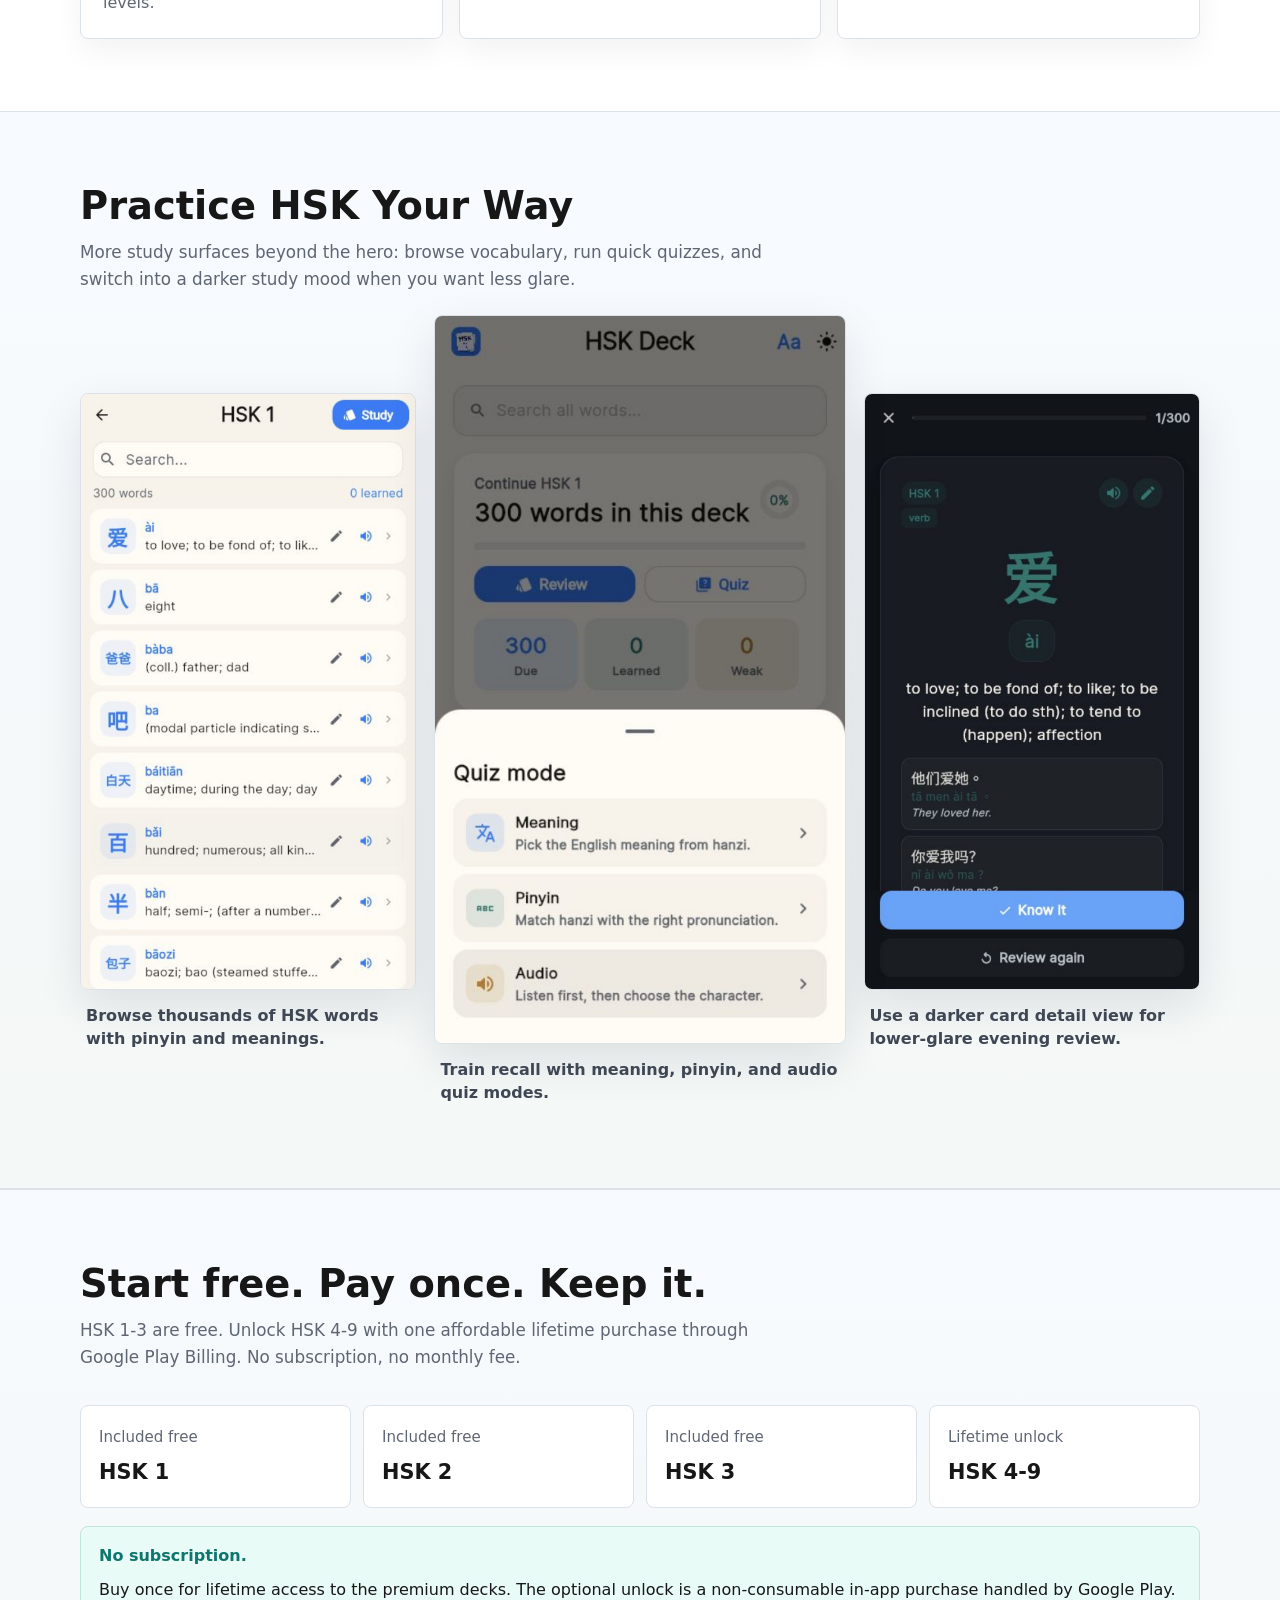
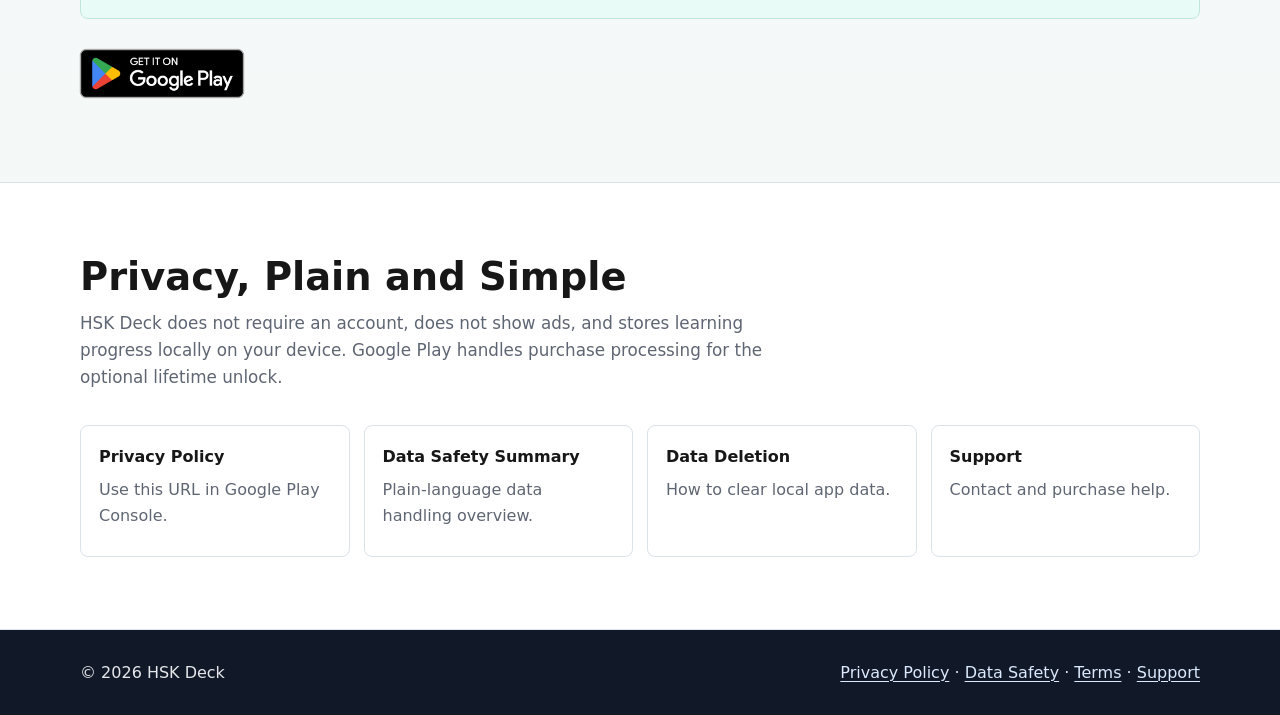
==== commit bae29910: "Update screenshots to June 17 versions, optimize icon, fix dark card ref, bump CSS cache" ====
--- a/index.html
+++ b/index.html
@@ -6,7 +6,7 @@
     <title>HSK Deck - Mandarin Vocabulary Practice</title>
     <meta name="description" content="HSK Deck is a simple, fast Mandarin vocabulary app with thousands of HSK words in your pocket, free HSK 1-3, and a low-cost one-time lifetime unlock.">
     <link rel="icon" href="assets/icon.png">
-    <link rel="stylesheet" href="styles.css?v=5">
+    <link rel="stylesheet" href="styles.css?v=6">
   </head>
   <body>
     <header class="site-header">
@@ -117,7 +117,7 @@
               <figcaption>Train recall with meaning, pinyin, and audio quiz modes.</figcaption>
             </figure>
             <figure class="screen-card dark-card">
-              <img src="assets/screen-card-detail-dark-real.png" alt="Real dark mode HSK Deck flashcard detail screen with hanzi, pinyin, meaning, and example text">
+              <img src="assets/screen-card-detail-dark-real.jpg" alt="Real dark mode HSK Deck flashcard detail screen with hanzi, pinyin, meaning, and example text">
               <figcaption>Use a darker card detail view for lower-glare evening review.</figcaption>
             </figure>
           </div>
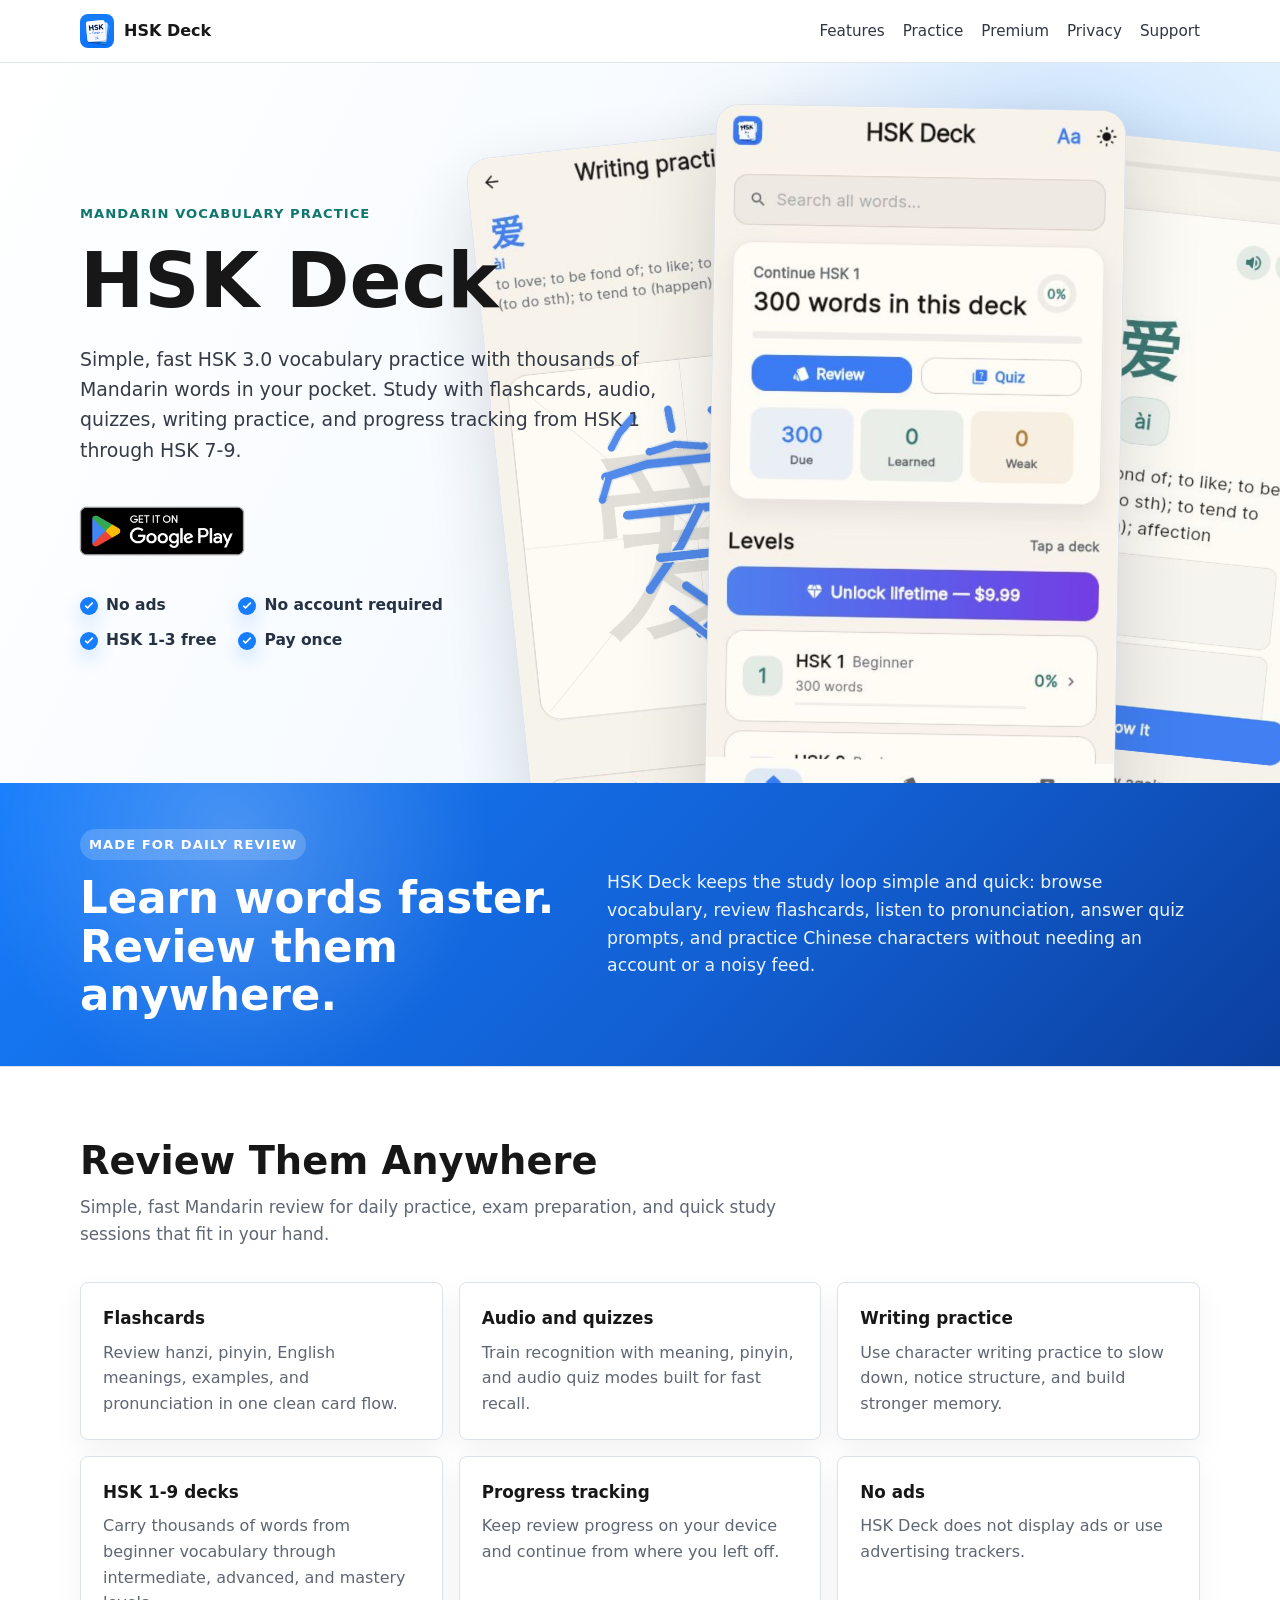
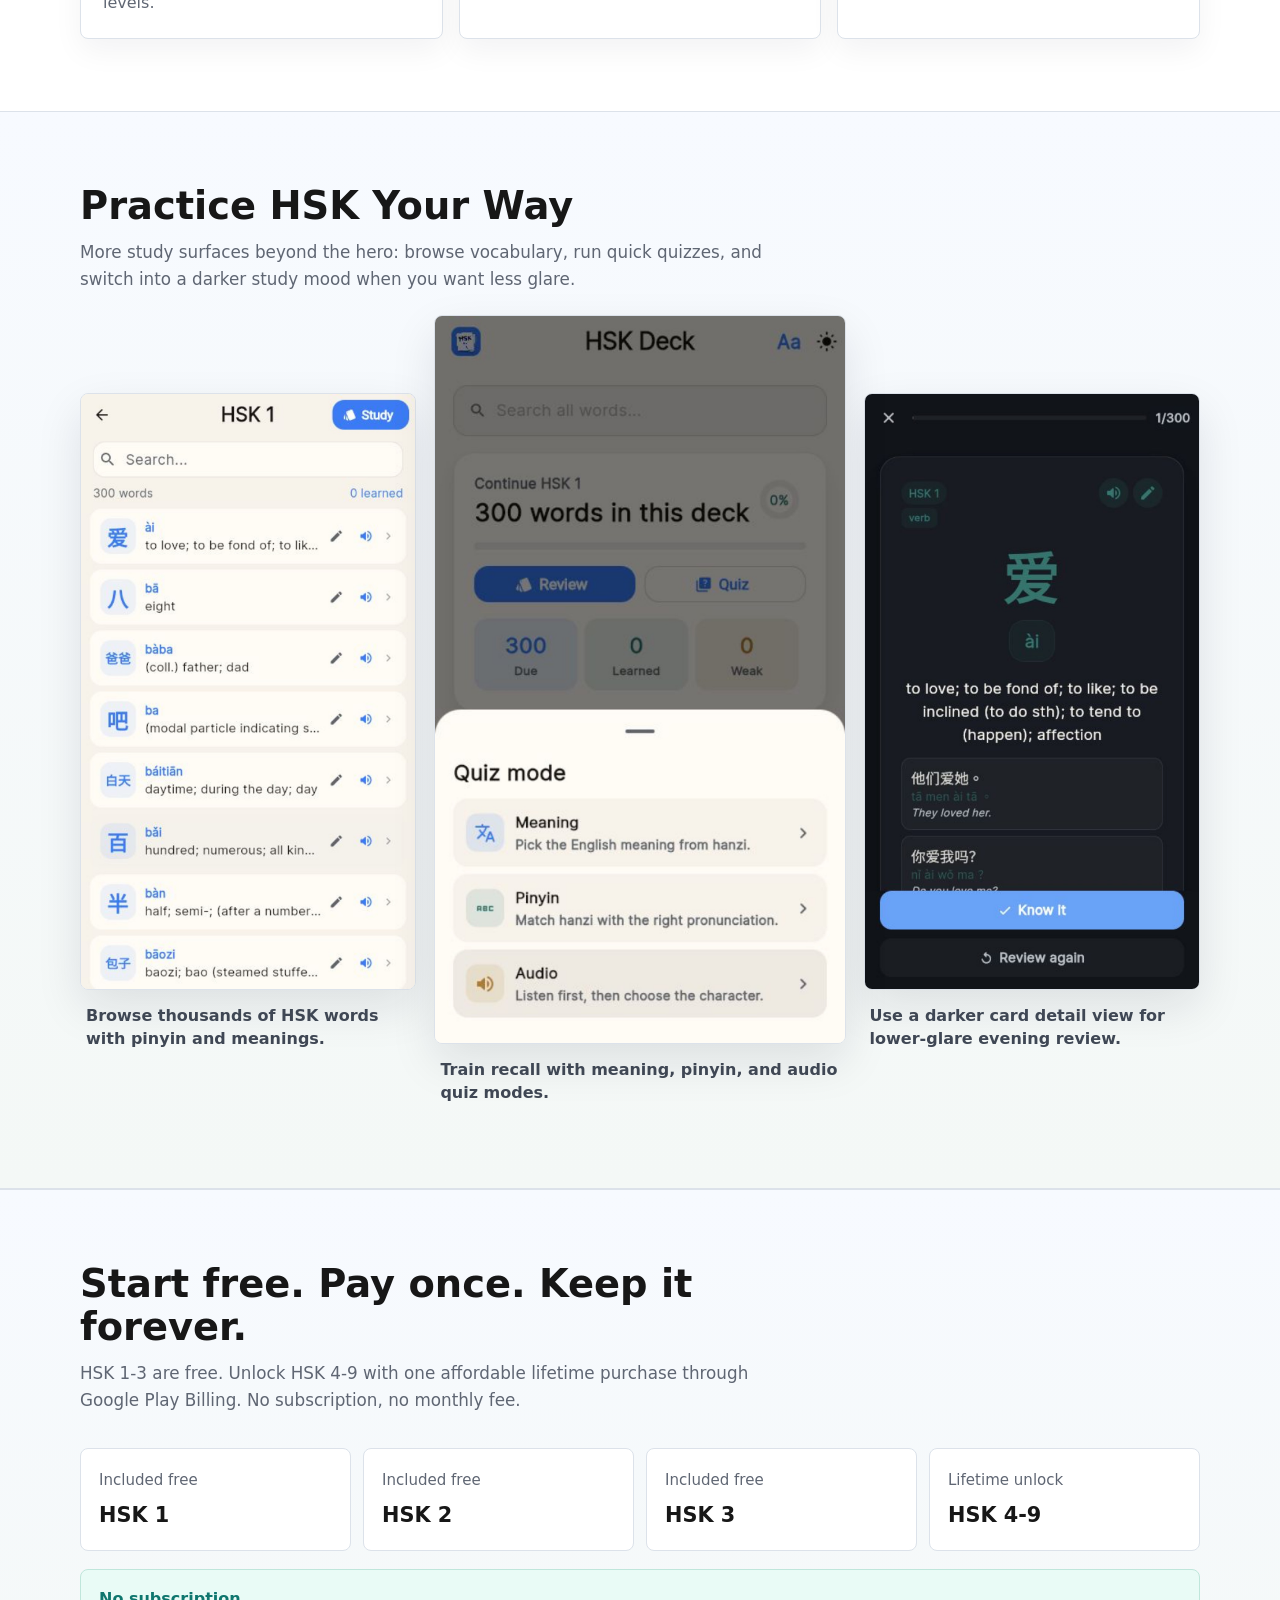
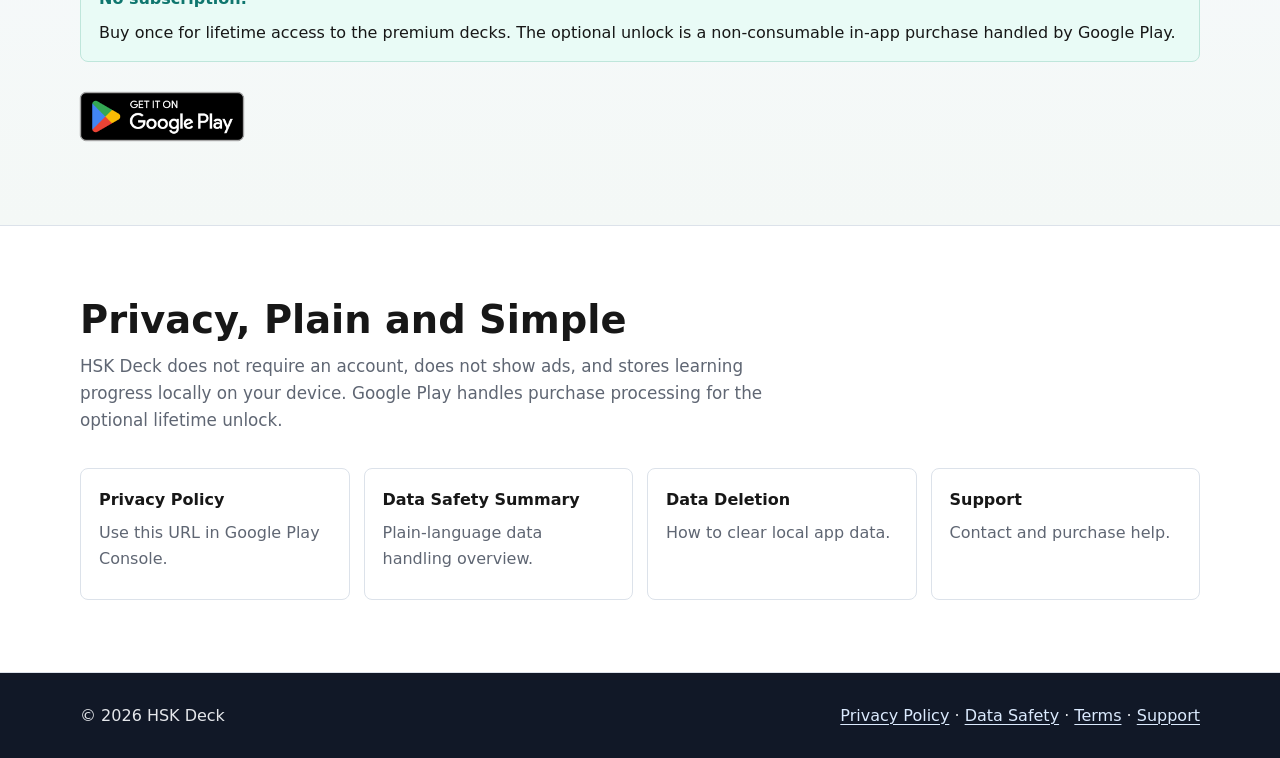
==== commit 45003096: "Copy: Keep it -> Keep it forever" ====
--- a/index.html
+++ b/index.html
@@ -6,7 +6,7 @@
     <title>HSK Deck - Mandarin Vocabulary Practice</title>
     <meta name="description" content="HSK Deck is a simple, fast Mandarin vocabulary app with thousands of HSK words in your pocket, free HSK 1-3, and a low-cost one-time lifetime unlock.">
     <link rel="icon" href="assets/icon.png">
-    <link rel="stylesheet" href="styles.css?v=6">
+    <link rel="stylesheet" href="styles.css?v=7">
   </head>
   <body>
     <header class="site-header">
@@ -127,7 +127,7 @@
       <section class="section alt" id="premium">
         <div class="wrap">
           <div class="section-title">
-            <h2>Start free. Pay once. Keep it.</h2>
+            <h2>Start free. Pay once. Keep it forever.</h2>
             <p>HSK 1-3 are free. Unlock HSK 4-9 with one affordable lifetime purchase through Google Play Billing. No subscription, no monthly fee.</p>
           </div>
           <div class="level-strip" aria-label="HSK Deck access levels">
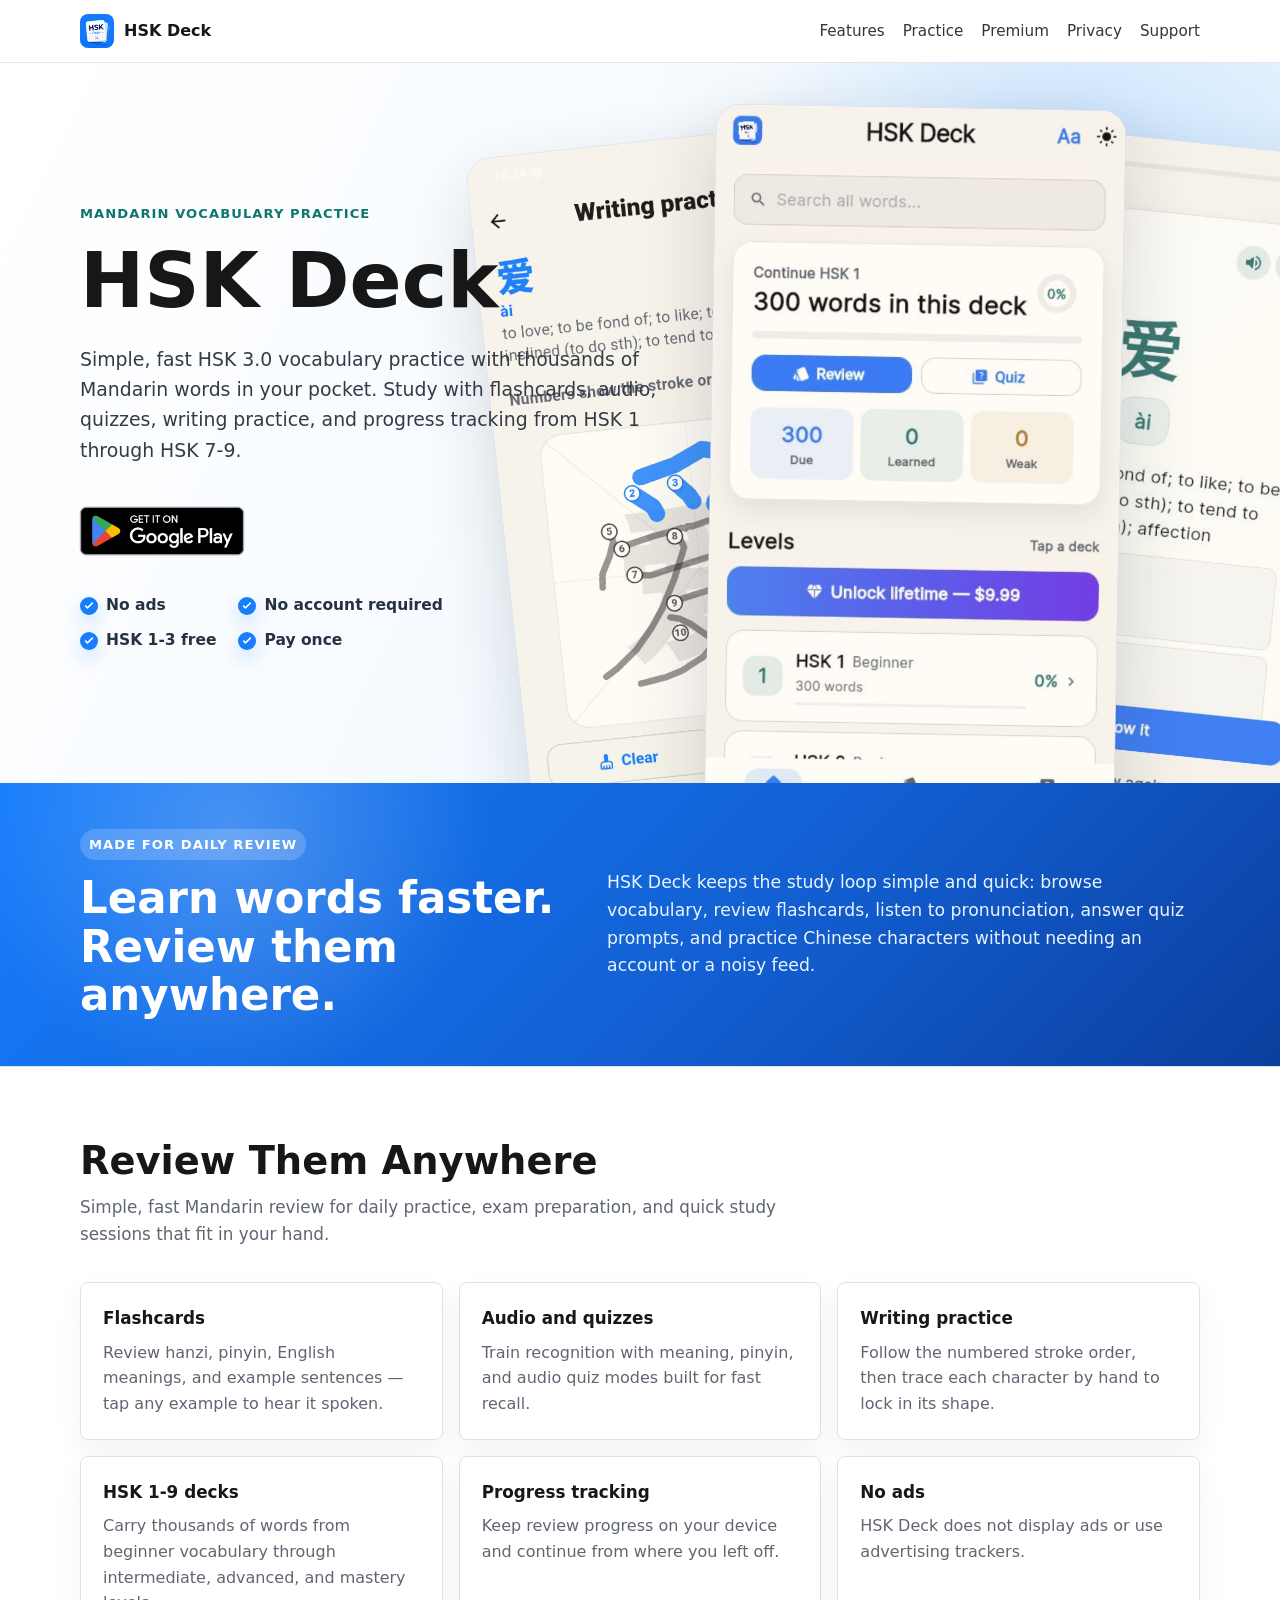
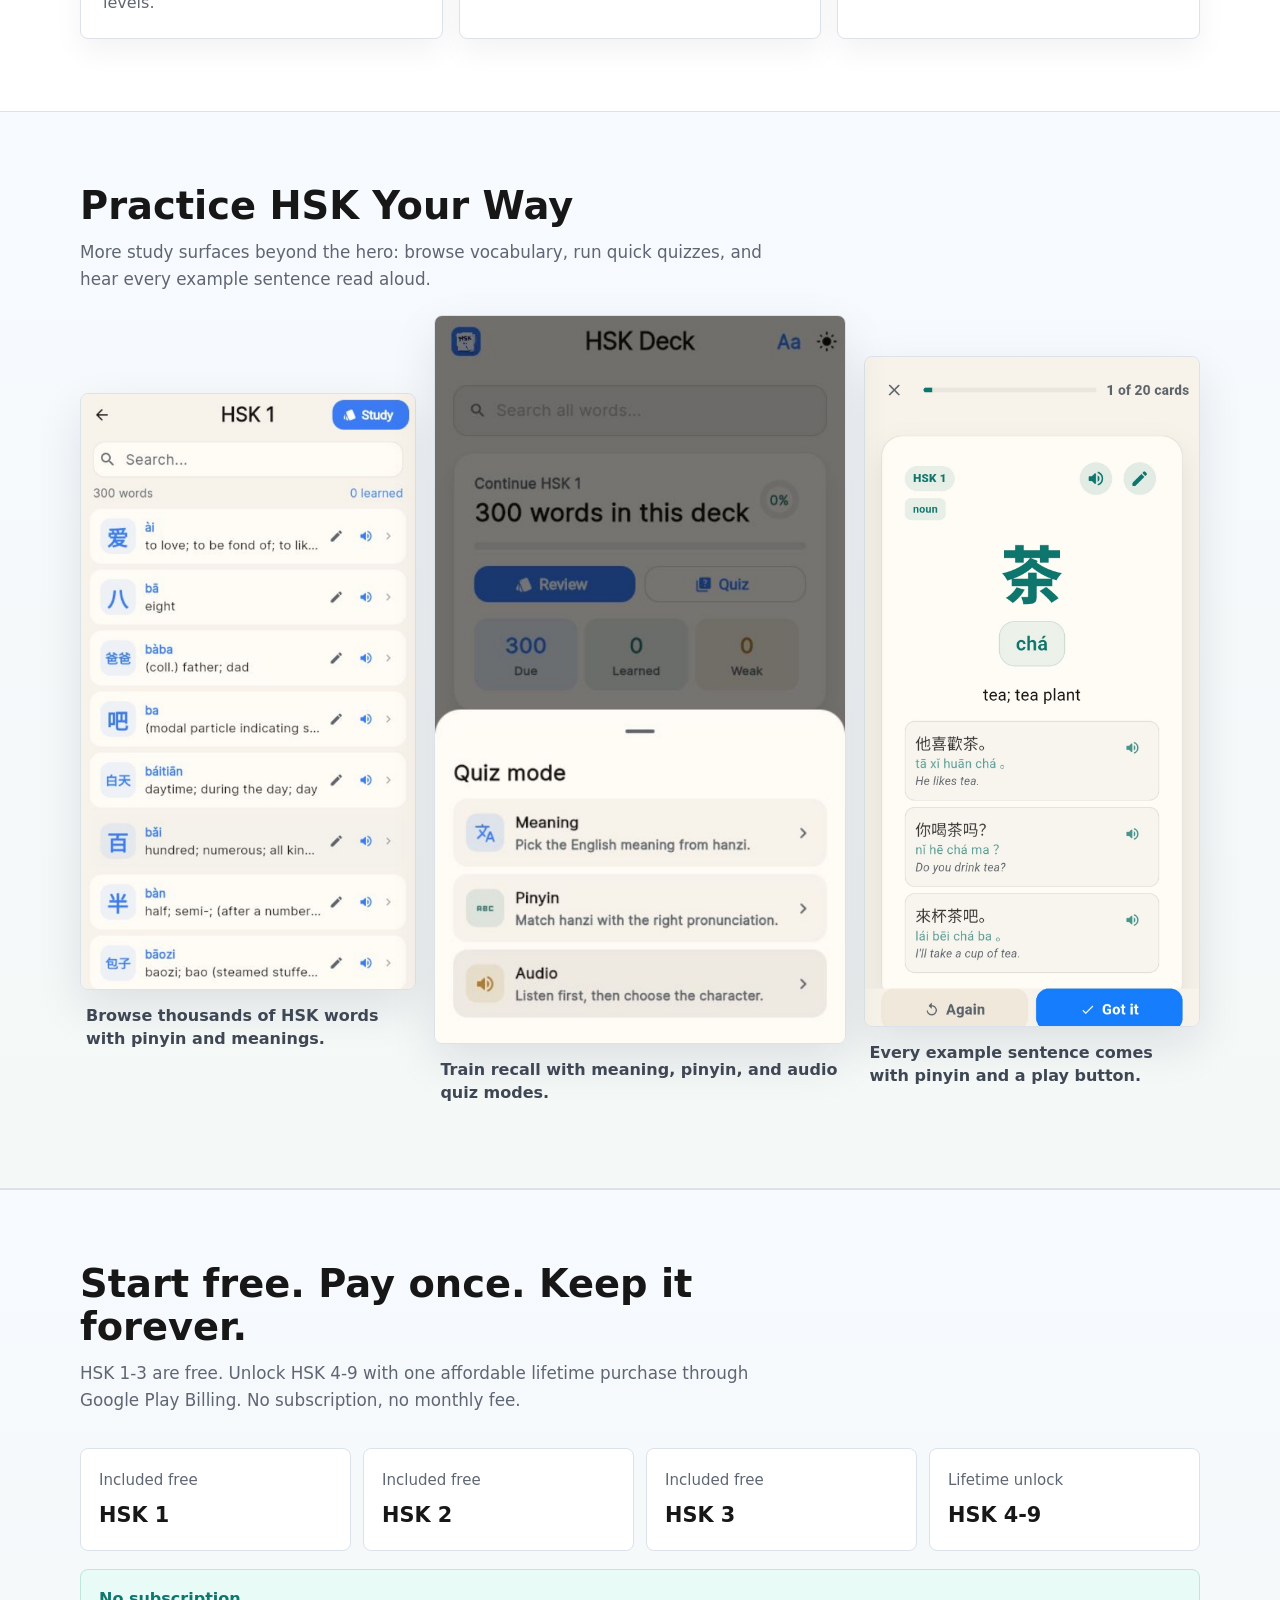
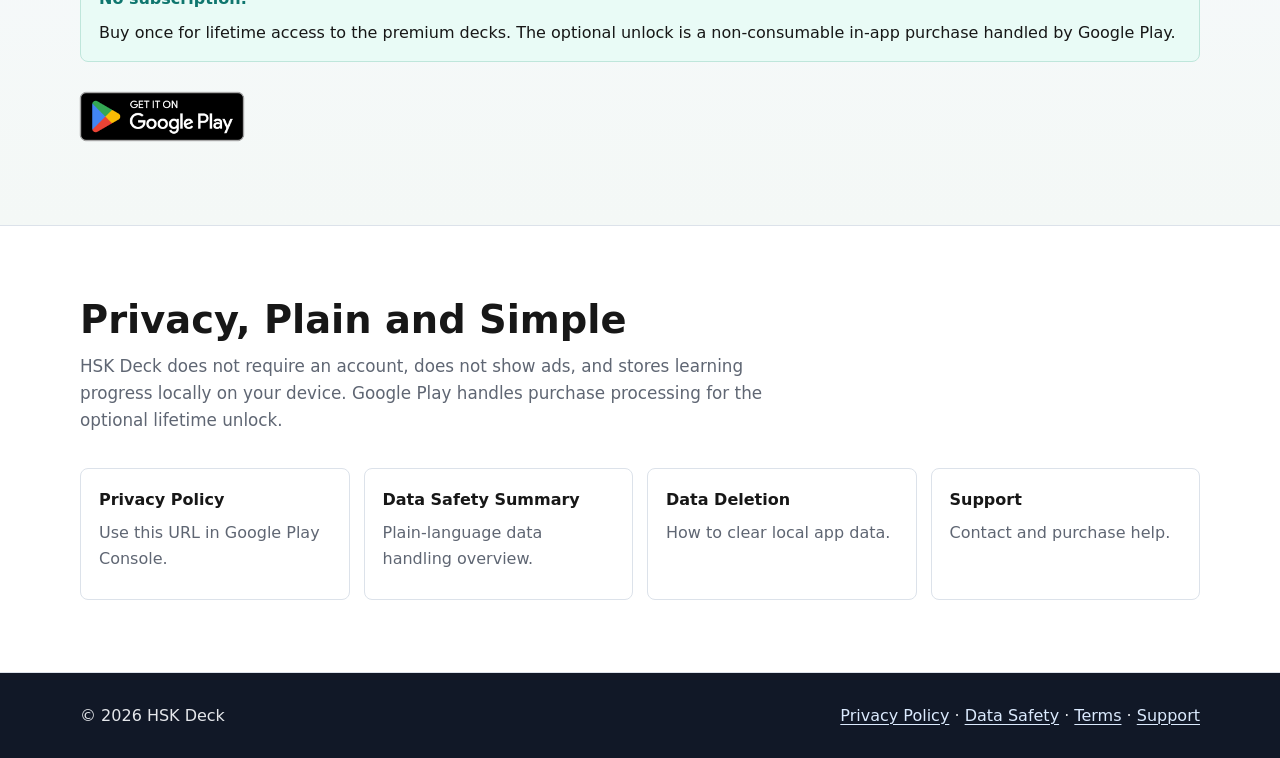
==== commit 6110aa01: "Refresh screenshots and copy for HSK Deck 1.2.0 Writing practice now shows the numbered stroke order" ====
--- a/index.html
+++ b/index.html
@@ -75,7 +75,7 @@
           <div class="feature-grid">
             <article class="feature">
               <strong>Flashcards</strong>
-              <p>Review hanzi, pinyin, English meanings, examples, and pronunciation in one clean card flow.</p>
+              <p>Review hanzi, pinyin, English meanings, and example sentences — tap any example to hear it spoken.</p>
             </article>
             <article class="feature">
               <strong>Audio and quizzes</strong>
@@ -83,7 +83,7 @@
             </article>
             <article class="feature">
               <strong>Writing practice</strong>
-              <p>Use character writing practice to slow down, notice structure, and build stronger memory.</p>
+              <p>Follow the numbered stroke order, then trace each character by hand to lock in its shape.</p>
             </article>
             <article class="feature">
               <strong>HSK 1-9 decks</strong>
@@ -105,7 +105,7 @@
         <div class="wrap">
           <div class="section-title">
             <h2>Practice HSK Your Way</h2>
-            <p>More study surfaces beyond the hero: browse vocabulary, run quick quizzes, and switch into a darker study mood when you want less glare.</p>
+            <p>More study surfaces beyond the hero: browse vocabulary, run quick quizzes, and hear every example sentence read aloud.</p>
           </div>
           <div class="screen-grid">
             <figure class="screen-card">
@@ -116,9 +116,9 @@
               <img src="assets/screen-quiz.jpg" alt="HSK Deck quiz modes screen for meaning, pinyin, and audio practice">
               <figcaption>Train recall with meaning, pinyin, and audio quiz modes.</figcaption>
             </figure>
-            <figure class="screen-card dark-card">
-              <img src="assets/screen-card-detail-dark-real.jpg" alt="Real dark mode HSK Deck flashcard detail screen with hanzi, pinyin, meaning, and example text">
-              <figcaption>Use a darker card detail view for lower-glare evening review.</figcaption>
+            <figure class="screen-card">
+              <img src="assets/screen-card-examples.jpg" alt="HSK Deck flashcard answer showing three example sentences with pinyin, translations, and a play button on each">
+              <figcaption>Every example sentence comes with pinyin and a play button.</figcaption>
             </figure>
           </div>
         </div>
